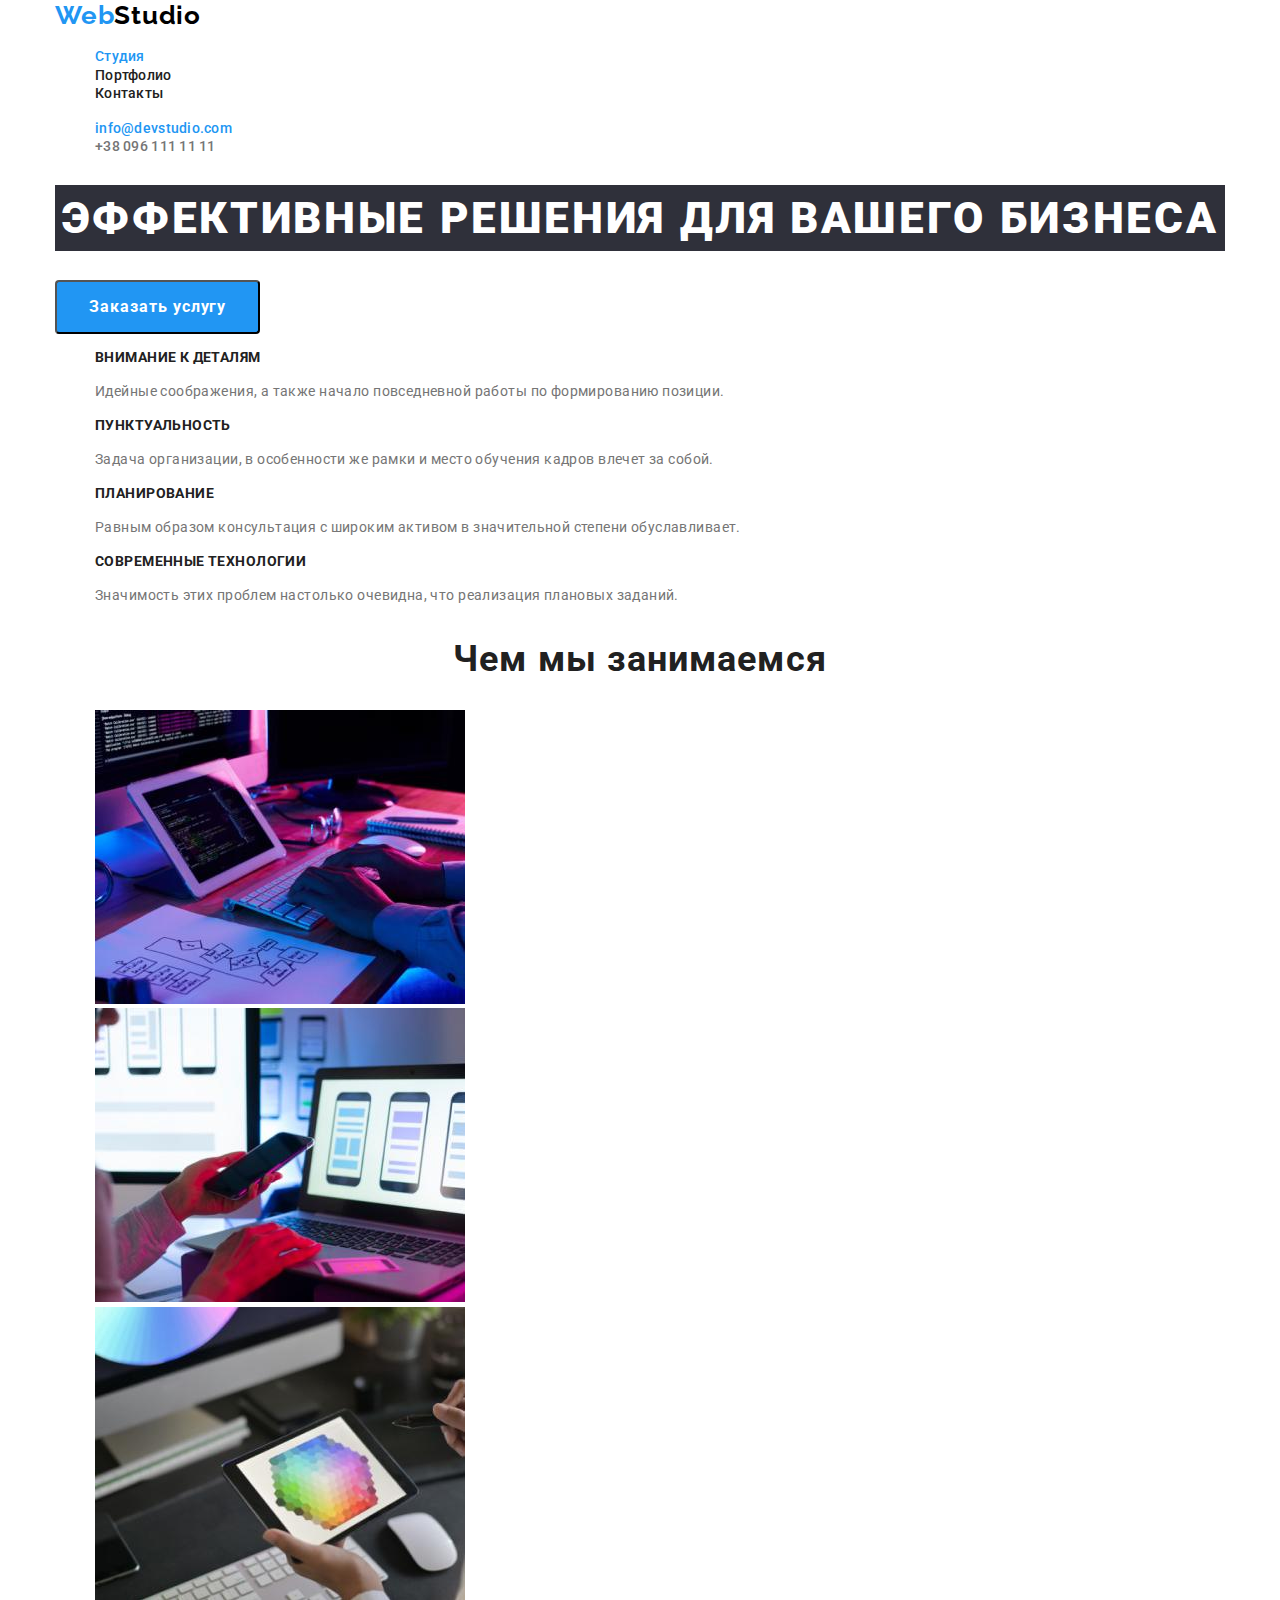
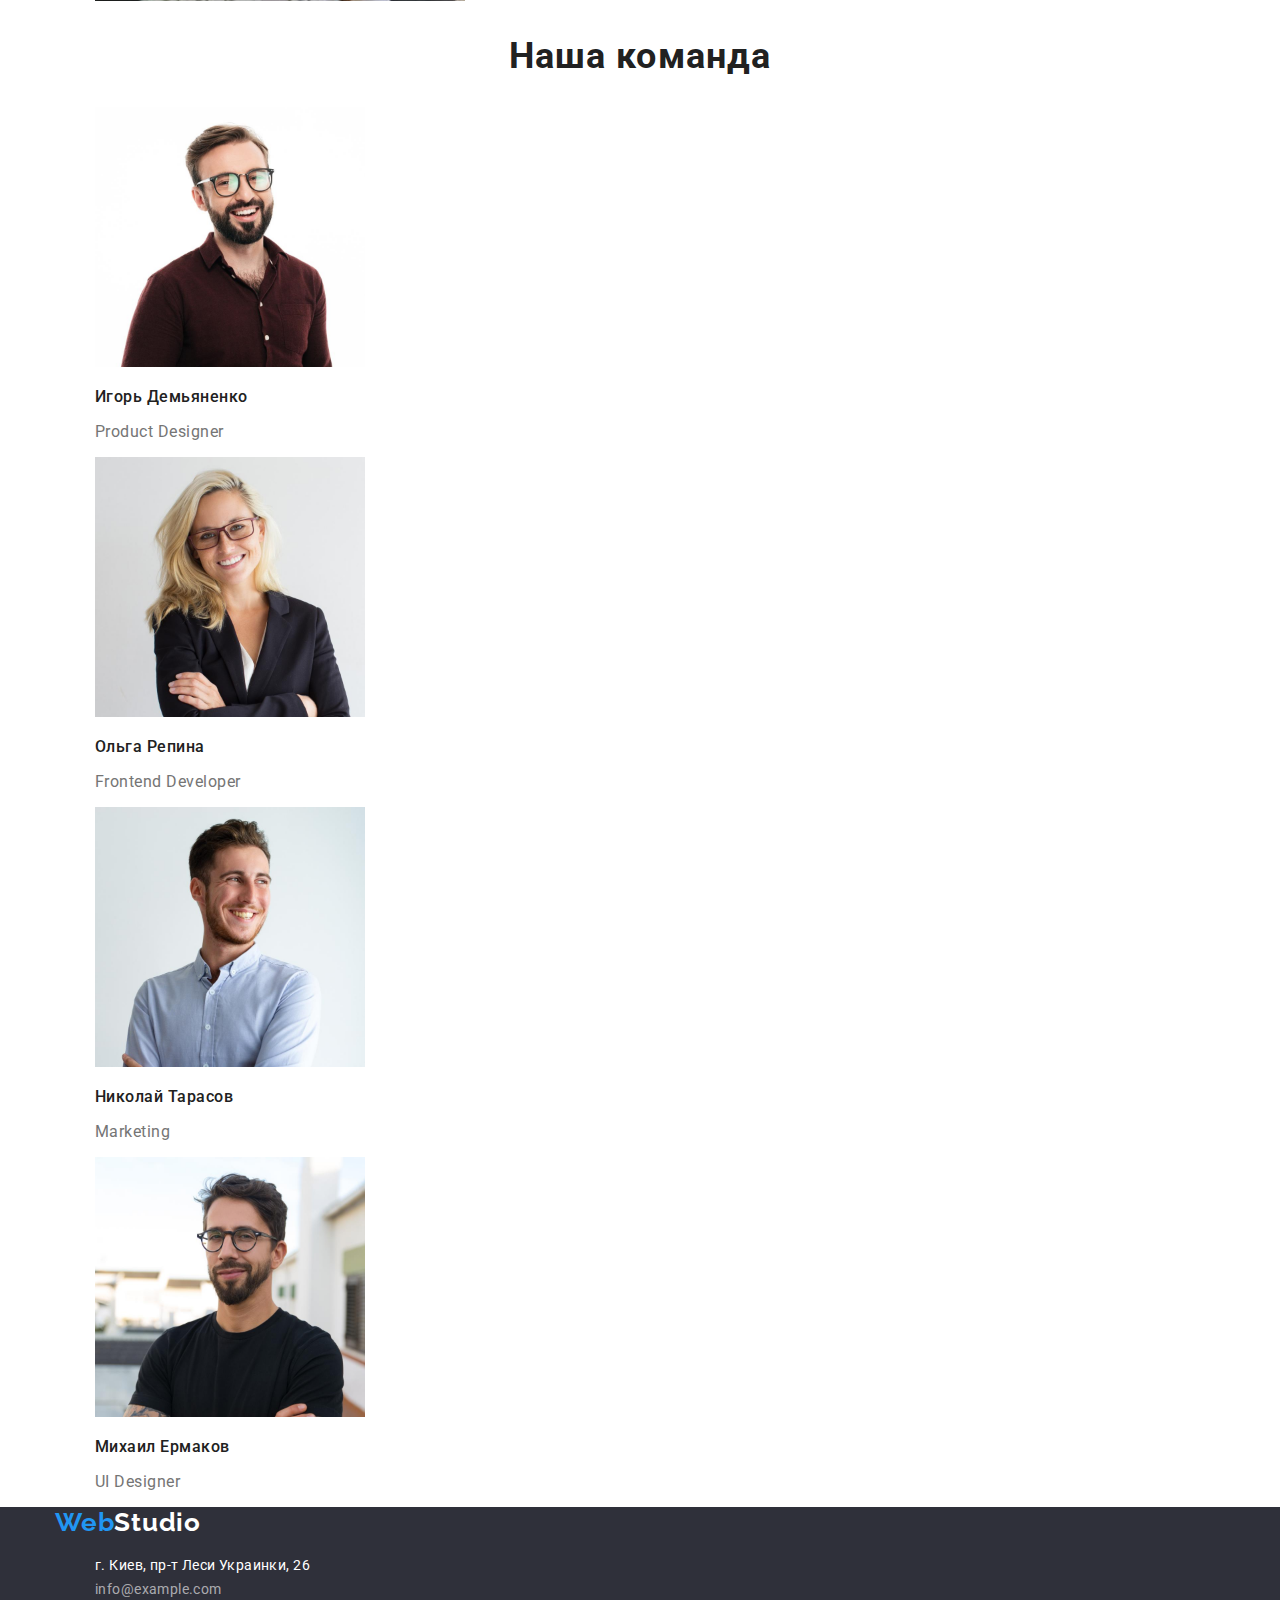
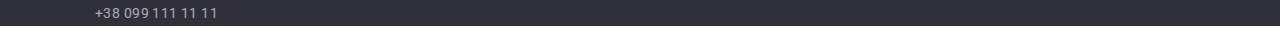
==== index.html @ 27ec4ae2 "дз3кнопка" ====
<!DOCTYPE html>
<html lang="ru">
  <head>
    <meta charset="UTF-8" />
    <meta http-equiv="X-UA-Compatible" content="IE=edge" />
    <meta name="viewport" content="width=device-width, initial-scale=1.0" />
    <title>Document</title>
    <link rel="preconnect" href="https://fonts.googleapis.com" />
    <link rel="preconnect" href="https://fonts.gstatic.com" crossorigin />
    <link
      href="https://fonts.googleapis.com/css2?family=Raleway:wght@700&family=Roboto:wght@400;500;700;900&display=swap"
      rel="stylesheet"
    />
    <link
      rel="stylesheet"
      href="https://cdnjs.cloudflare.com/ajax/libs/modern-normalize/1.1.0/modern-normalize.min.css"
    />
    <link rel="stylesheet" href="./css/styles.css" />
  </head>
  <body>
    <!-- ----------------------------------------------ХЕДЕР------------------------------- -->
    <header class="header">
      <div class="container">
        <nav>
          <a class="link header-logo" href="/" lang="en"><span class="accent">Web</span>Studio</a>
          <ul class="list">
            <li class="current"><a class="link header-link" href="">Студия</a></li>
            <li><a class="link header-link" href="./portfolio.html">Портфолио</a></li>
            <li><a class="link header-link" href="">Контакты</a></li>
          </ul>
        </nav>
        <ul class="list">
          <li class="list-item">
            <a class="link header-contact" href="mailto:info@devstudio.com">info@devstudio.com</a>
          </li>
          <li><a class="link header-contact" href="tel:+380961111111">+38 096 111 11 11</a></li>
        </ul>
      </div>
    </header>
    <!--  ----------------------------------------------МЕЙН-------------------------------  -->
    <main>
      <div class="container">
        <section class="hero">
          <h1 class="hero-title">Эффективные решения для вашего бизнеса</h1>
          <button type="button" class="hero-btn pointer">Заказать услугу</button>
        </section>
        <section>
          <ul class="list">
            <li>
              <h3 class="third-title">Внимание к деталям</h3>
              <p class="text">
                Идейные соображения, а также начало повседневной работы по формированию позиции.
              </p>
            </li>
            <li>
              <h3 class="third-title">Пунктуальность</h3>
              <p class="text">
                Задача организации, в особенности же рамки и место обучения кадров влечет за собой.
              </p>
            </li>
            <li>
              <h3 class="third-title">Планирование</h3>
              <p class="text">
                Равным образом консультация с широким активом в значительной степени обуславливает.
              </p>
            </li>
            <li>
              <h3 class="third-title">Современные технологии</h3>
              <p class="text">
                Значимость этих проблем настолько очевидна, что реализация плановых заданий.
              </p>
            </li>
          </ul>
        </section>
        <section>
          <h2 class="second-title">Чем мы занимаемся</h2>
          <ul class="list">
            <li><img src="./images/img0.1.jpg" alt="работа на пк" width="370" height="294" /></li>
            <li>
              <img src="./images/img0.2.jpg" alt="работа на телефоне" width="370" height="294" />
            </li>
            <li>
              <img src="./images/img0.3.jpg" alt="работа на планшете" width="370" height="294" />
            </li>
          </ul>
        </section>
        <section class="third-section">
          <h2 class="second-title">Наша команда</h2>
          <ul class="list">
            <li>
              <img src="./images/img0.4.jpg" alt="дизайнер продукта" width="270" height="260" />
              <h3 class="name">Игорь Демьяненко</h3>
              <p lang="en">Product Designer</p>
            </li>
            <li>
              <img src="./images/img0.5.jpg" alt="фронтенд-разработчик" width="270" height="260" />
              <h3 class="name">Ольга Репина</h3>
              <p lang="en">Frontend Developer</p>
            </li>
            <li>
              <img src="./images/img0.6.jpg" alt="маркетолог" width="270" height="260" />
              <h3 class="name">Николай Тарасов</h3>
              <p lang="en">Marketing</p>
            </li>
            <li>
              <img
                src="./images/img0.7.jpg"
                alt="дизайнер пользовательского интерфейса"
                width="270"
                height="260"
              />
              <h3 class="name">Михаил Ермаков</h3>
              <p lang="en">UI Designer</p>
            </li>
          </ul>
        </section>
      </div>
    </main>
    <!--  ----------------------------------------------ФУТЕР-----------------------------  -->
    <footer class="footer">
      <div class="container">
        <address>
          <a class="link footer-logo" href="/" lang="en"><span class="accent">Web</span>Studio</a>
          <ul class="list footer-info">
            <li>
              <a
                class="link address"
                href="https://goo.gl/maps/paUkgTumKRccmGTw9"
                target="_blank"
                rel="noopener noreferrer"
                >г. Киев, пр-т Леси Украинки, 26</a
              >
            </li>
            <li><a class="link" href="mailto:info@example.com">info@example.com</a></li>
            <li><a class="link" href="tel:+380991111111">+38 099 111 11 11</a></li>
          </ul>
        </address>
      </div>
    </footer>
  </body>
</html>
---- css/styles.css ----
:root {
  --main-title-color: #ffffff;
  --second-title-color: #212121;
  --main-text-color: #757575;
  --second-text-color: #212121;
  --third-text-color: #ffffff;
  --header-logo-color: #000000;
  --footer-contact-color: rgba(255, 255, 255, 0.6);
  --accent-color: #2196f3;
  --main-button-color: #ffffff;
  --second-button-color: #212121;
  --background-button-color: #f5f4fa;
}

body {
  font-family: 'Roboto', sans-serif;
  color: var(--second-title-color);
}

.list {
  list-style: none;
}

.link {
  text-decoration: none;
}

.pointer {
  cursor: pointer;
}

.container {
  width: 1200px;
  padding-left: 15px;
  padding-right: 15px;
  margin-right: auto;
  margin-left: auto;
}

/* ---------------------------------------ХЕДЕР----------------------------------- */

.header-logo {
  font-family: 'Raleway', sans-serif;
  font-weight: 700;
  font-size: 26px;
  line-height: 1.19;
  letter-spacing: 0.03em;
  color: var(--header-logo-color);
}

.link .accent {
  color: var(--accent-color);
}

.header-link {
  font-weight: 500;
  font-size: 14px;
  line-height: 1.33;
  letter-spacing: 0.02em;
  color: var(--second-text-color);
}

.current .link {
  color: var(--accent-color);
}

.header-contact {
  font-weight: 500;
  font-size: 14px;
  line-height: 1.14;
  letter-spacing: 0.02em;
  color: var(--main-text-color);
}

.list-item > .header-contact {
  color: var(--accent-color);
}

.header .link:hover,
.header .link:focus {
  color: var(--accent-color);
}

/* чомусь не ховерить силки в мейні портфоліо....
.list .link:hover,
.list .link:focus {
  color: var(--accent-color);
}
*/

/* якщо лого не треба ховерити то зміню на це >>

.header-link:hover,
.header-link:focus {
  color: var(--accent-color);
}
*/

/*
.header-contact:hover,
.header-contact:focus {
  color: var(--accent-color);
}
*/

/* ---------------------------------------МЕЙН----------------------------------- */

.hero-title {
  font-weight: 900;
  font-size: 44px;
  line-height: 1.5;
  text-align: center;
  letter-spacing: 0.06em;
  text-transform: uppercase;
  color: var(--main-title-color);
  background-color: #2f303a;
}

.hero-btn {
  font-family: inherit;
  font-weight: 700;
  font-size: 16px;

  border-radius: 4px;
  padding: 10px 32px;
  line-height: 1.87;
  align-items: center;
  text-align: center;
  letter-spacing: 0.06em;

  color: var(--main-button-color);
  background-color: var(--accent-color);
}

.hero-btn:hover,
.hero-btn:focus {
  background-color: #188ce8;
}

.second-title {
  font-weight: 700;
  font-size: 36px;
  line-height: 1.17;
  text-align: center;
  letter-spacing: 0.03em;
}

.third-title {
  font-weight: 700;
  font-size: 14px;
  line-height: 1.14;
  letter-spacing: 0.03em;
  text-transform: uppercase;
}

.text {
  font-weight: 400;
  font-size: 14px;
  line-height: 1.71;
  letter-spacing: 0.03em;
  color: var(--main-text-color);
}

.third-section .list {
  font-weight: 400;
  font-size: 16px;
  line-height: 1.19;
  letter-spacing: 0.03em;
  color: var(--main-text-color);
}

.list .name {
  font-weight: 500;
  font-size: 16px;
  color: var(--second-title-color);
}

/* -------------------------------------Портфоліо початок----------------------*/

.btn {
  font-family: inherit;
  font-weight: 500;
  font-size: 16px;
  line-height: 1.63;
  letter-spacing: 0.03em;
}

.first.btn {
  color: var(--main-button-color);
  background-color: var(--accent-color);
}

.second.btn {
  color: var(--second-button-color);
  background-color: var(--background-button-color);
}

.btn:hover,
.btn:focus {
  color: var(--accent-color);
}

.about-title {
  font-weight: 700;
  font-size: 18px;
  line-height: 2;
  letter-spacing: 0.06em;
  color: var(--second-title-color);
}

.about-after-title {
  font-weight: 400;
  font-size: 16px;
  line-height: 1.87;
  letter-spacing: 0.03em;
  color: var(--main-text-color);
}

.about-title:hover,
.about-title:focus {
  color: var(--accent-color);
}

.about-after-title:hover,
.about-after-title:focus {
  color: var(--accent-color);
}
/* -------------------------------------Портфоліо закінчення----------------------*/

/* ---------------------------------------ФУТЕР----------------------------------- */

.footer {
  background-color: #2f303a;
}

.footer-logo {
  font-family: Raleway;
  font-style: normal;
  font-weight: 700;
  font-size: 26px;
  line-height: 1.19;
  letter-spacing: 0.03em;
  color: var(--third-text-color);
}

.footer-info .link {
  font-style: normal;
  font-weight: 400;
  font-size: 14px;
  line-height: 1.71;
  letter-spacing: 0.03em;
  color: var(--footer-contact-color);
}

.footer-info .address {
  color: var(--third-text-color);
}

/* якщо лого не треба буде ховерити то зміню */

.footer .link:hover,
.footer .link:focus {
  color: var(--accent-color);
}
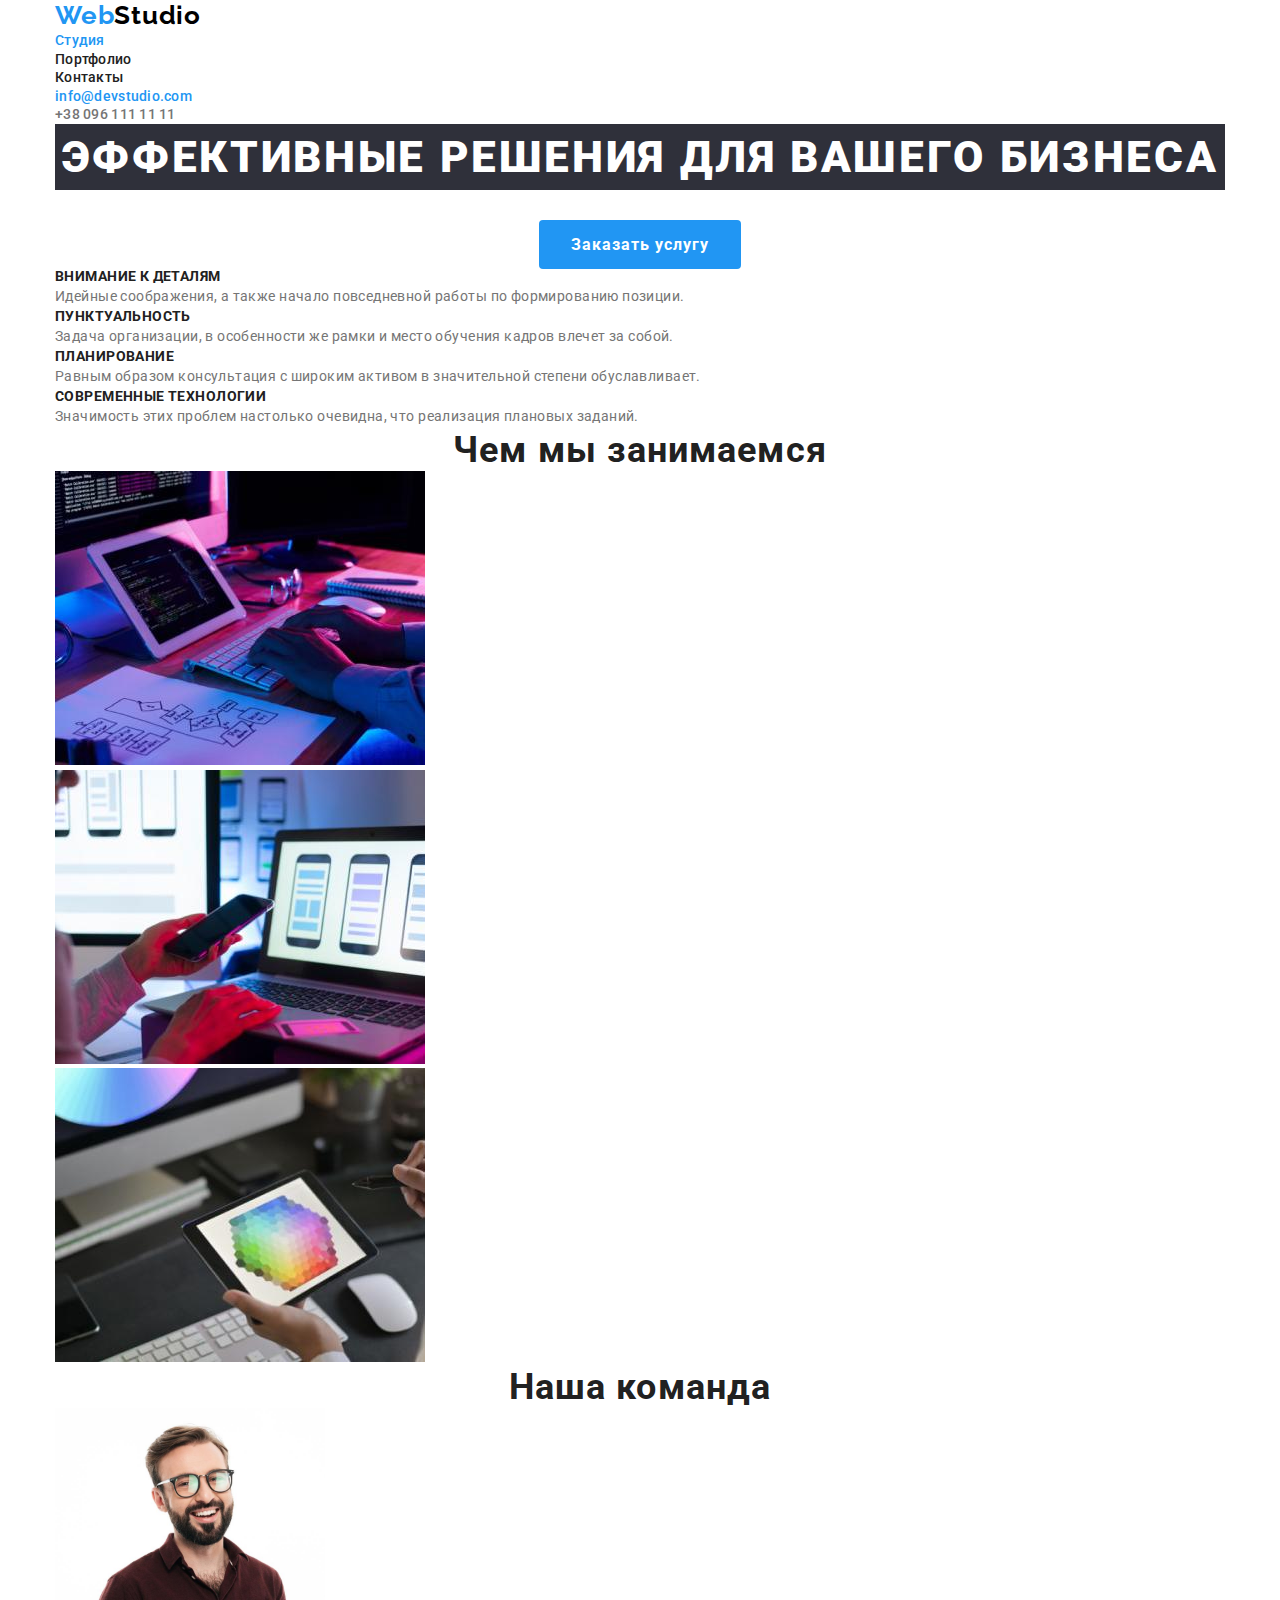
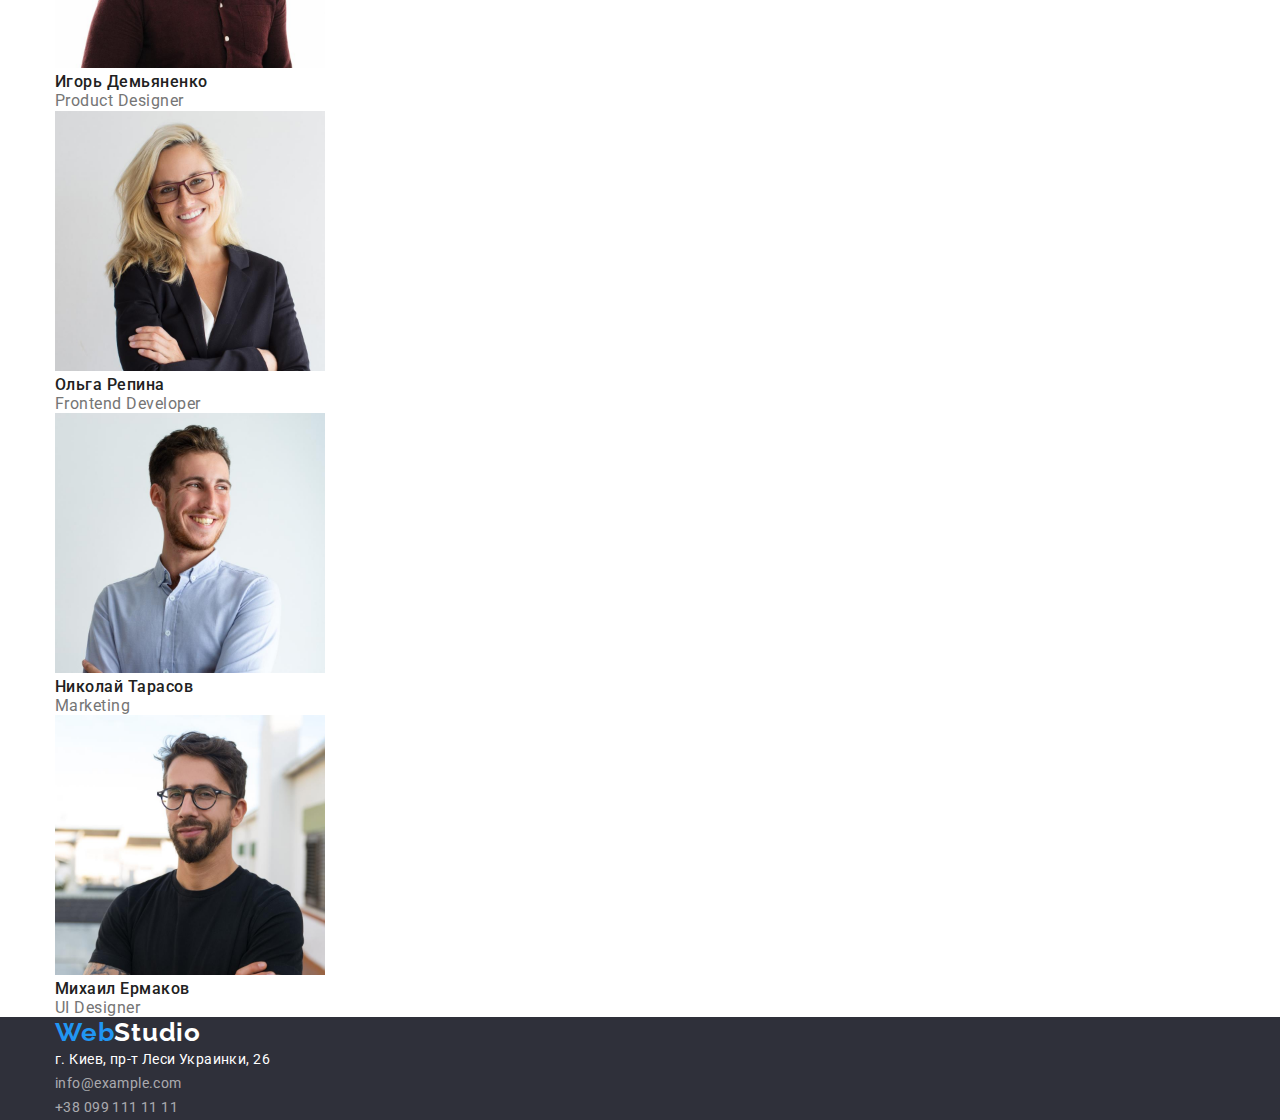
==== commit e5d4ee26: "кнопки+контейнери+забрав відступи" ====
--- a/index.html
+++ b/index.html
@@ -39,12 +39,14 @@
     </header>
     <!--  ----------------------------------------------МЕЙН-------------------------------  -->
     <main>
-      <div class="container">
-        <section class="hero">
+      <section class="hero">
+        <div class="container">
           <h1 class="hero-title">Эффективные решения для вашего бизнеса</h1>
           <button type="button" class="hero-btn pointer">Заказать услугу</button>
-        </section>
-        <section>
+        </div>
+      </section>
+      <section>
+        <div class="container">
           <ul class="list">
             <li>
               <h3 class="third-title">Внимание к деталям</h3>
@@ -71,8 +73,10 @@
               </p>
             </li>
           </ul>
-        </section>
-        <section>
+        </div>
+      </section>
+      <section>
+        <div class="container">
           <h2 class="second-title">Чем мы занимаемся</h2>
           <ul class="list">
             <li><img src="./images/img0.1.jpg" alt="работа на пк" width="370" height="294" /></li>
@@ -83,8 +87,10 @@
               <img src="./images/img0.3.jpg" alt="работа на планшете" width="370" height="294" />
             </li>
           </ul>
-        </section>
-        <section class="third-section">
+        </div>
+      </section>
+      <section class="third-section">
+        <div class="container">
           <h2 class="second-title">Наша команда</h2>
           <ul class="list">
             <li>
@@ -113,8 +119,8 @@
               <p lang="en">UI Designer</p>
             </li>
           </ul>
-        </section>
-      </div>
+        </div>
+      </section>
     </main>
     <!--  ----------------------------------------------ФУТЕР-----------------------------  -->
     <footer class="footer">
--- a/css/styles.css
+++ b/css/styles.css
@@ -15,9 +15,23 @@
 body {
   font-family: 'Roboto', sans-serif;
   color: var(--second-title-color);
+  background-color: #ffffff;
+}
+
+h1,
+h2,
+h3,
+h4,
+h5,
+h6,
+p {
+  margin: 0;
+  padding: 0;
 }
 
 .list {
+  padding: 0;
+  margin: 0;
   list-style: none;
 }
 
@@ -105,13 +119,19 @@
 
 /* ---------------------------------------МЕЙН----------------------------------- */
 
+.hero {
+  text-align: center;
+}
+
 .hero-title {
   font-weight: 900;
   font-size: 44px;
   line-height: 1.5;
-  text-align: center;
+
+  margin-bottom: 30px;
   letter-spacing: 0.06em;
   text-transform: uppercase;
+
   color: var(--main-title-color);
   background-color: #2f303a;
 }
@@ -121,11 +141,11 @@
   font-weight: 700;
   font-size: 16px;
 
+  border: transparent;
   border-radius: 4px;
   padding: 10px 32px;
   line-height: 1.87;
   align-items: center;
-  text-align: center;
   letter-spacing: 0.06em;
 
   color: var(--main-button-color);
@@ -149,15 +169,18 @@
   font-weight: 700;
   font-size: 14px;
   line-height: 1.14;
-  letter-spacing: 0.03em;
   text-transform: uppercase;
+
+  letter-spacing: 0.03em;
 }
 
 .text {
   font-weight: 400;
   font-size: 14px;
   line-height: 1.71;
-  letter-spacing: 0.03em;
+
+  letter-spacing: 0.03em;
+
   color: var(--main-text-color);
 }
 
@@ -165,7 +188,9 @@
   font-weight: 400;
   font-size: 16px;
   line-height: 1.19;
-  letter-spacing: 0.03em;
+
+  letter-spacing: 0.03em;
+
   color: var(--main-text-color);
 }
 
@@ -182,6 +207,12 @@
   font-weight: 500;
   font-size: 16px;
   line-height: 1.63;
+
+  display: inline-block;
+  padding: 6px 22px;
+  border: transparent;
+  border-radius: 4px;
+  text-align: center;
   letter-spacing: 0.03em;
 }
 
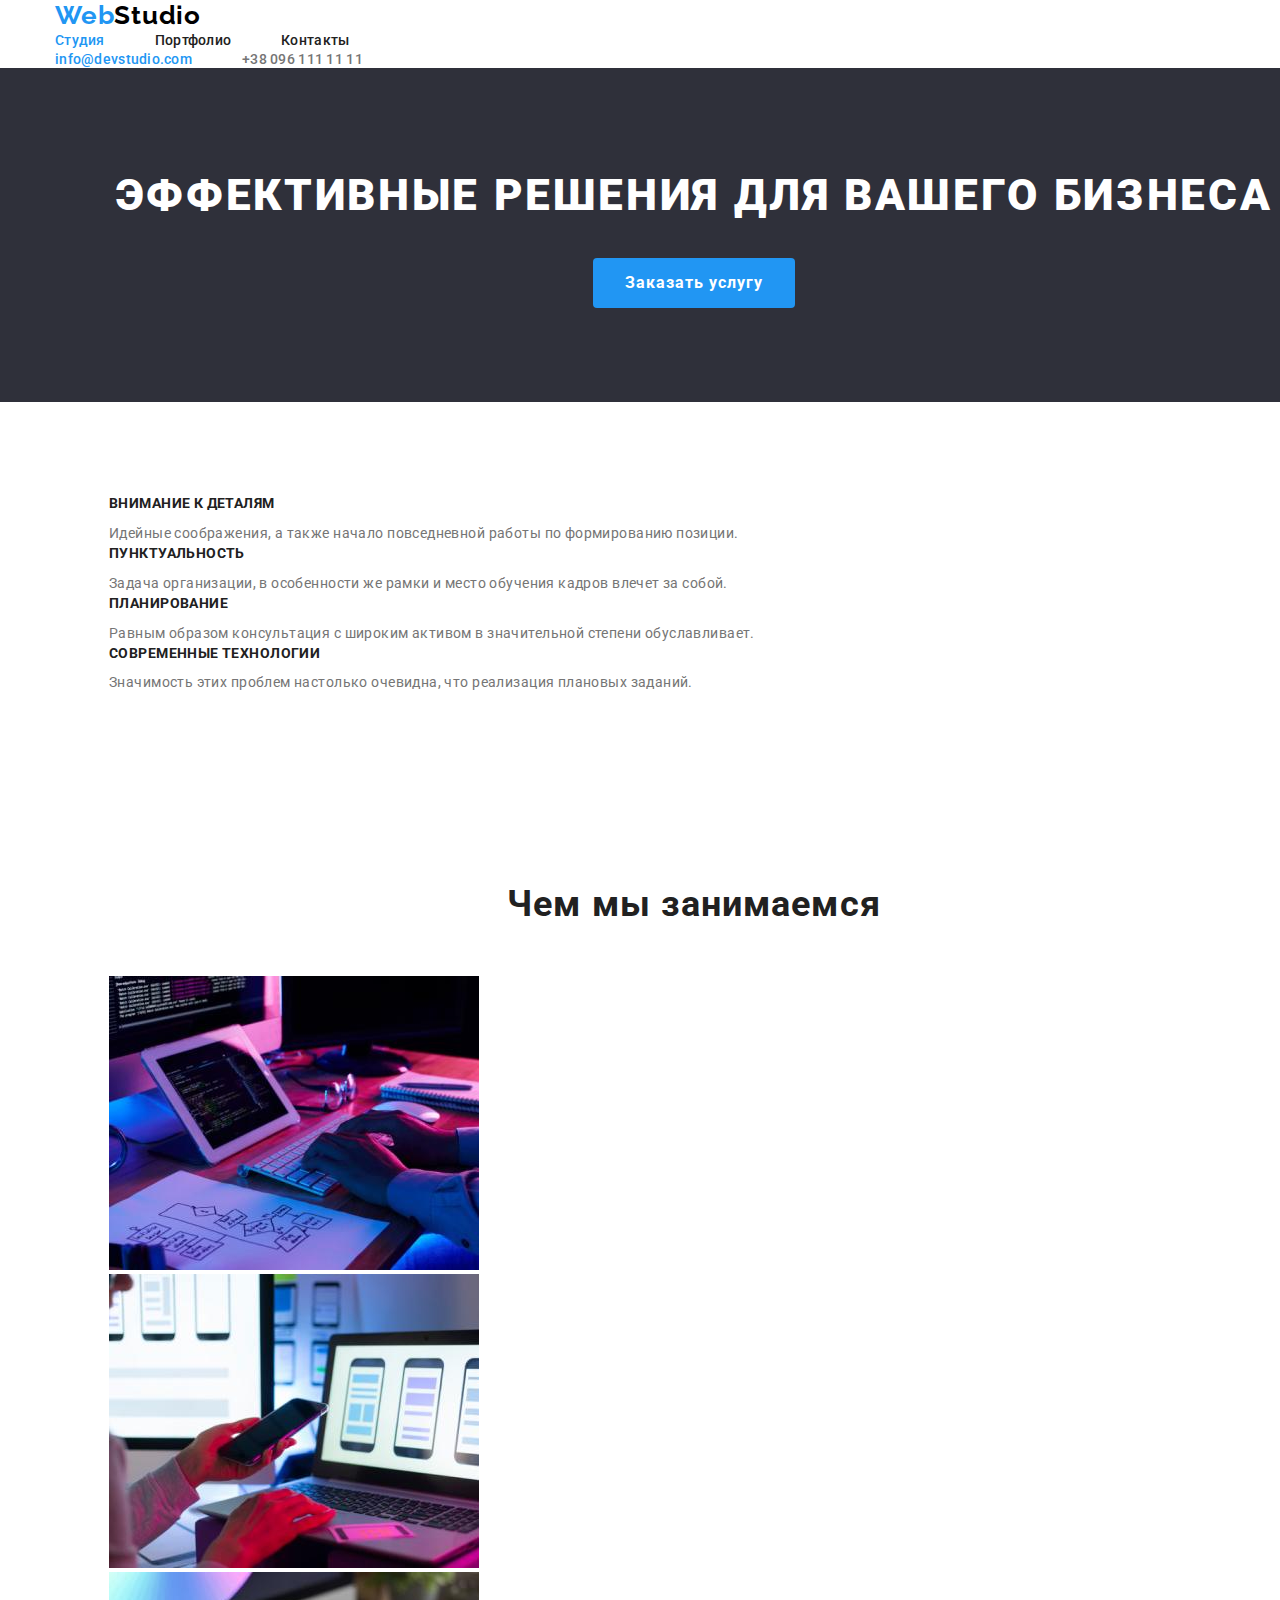
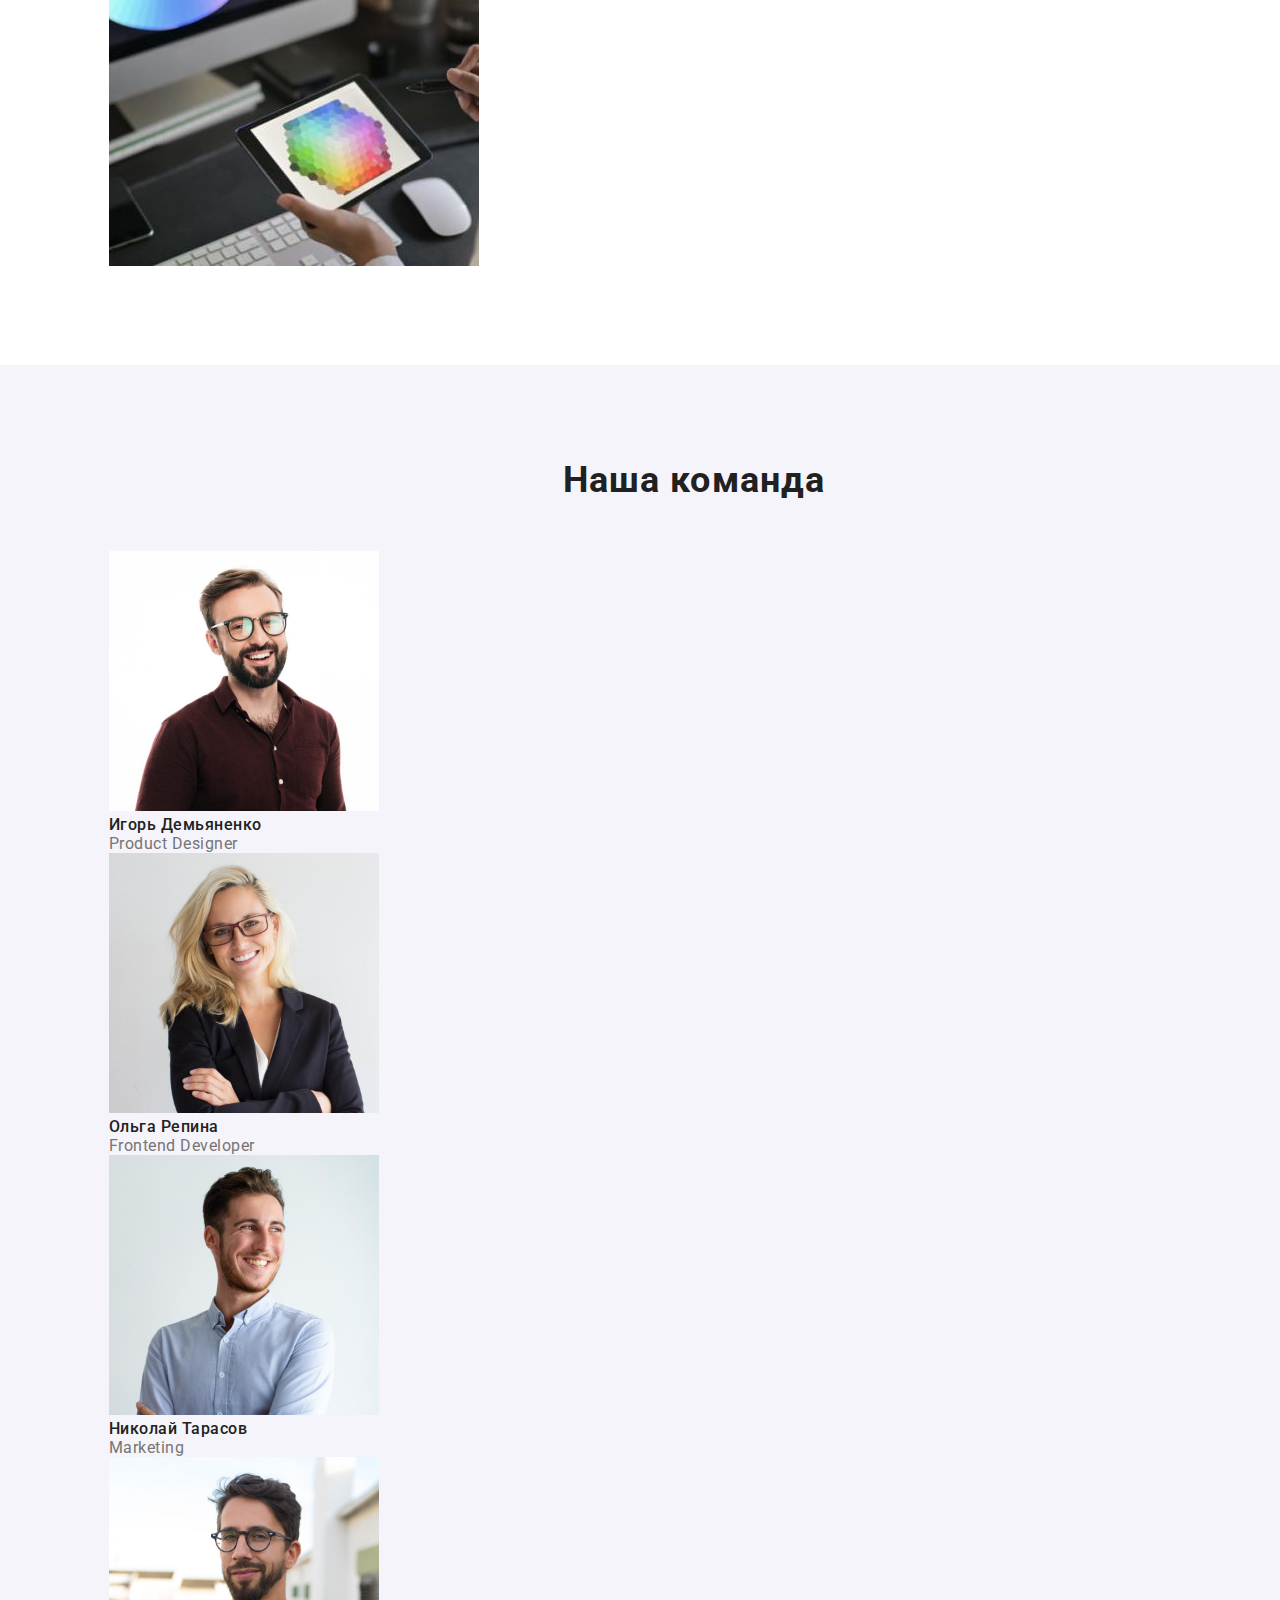
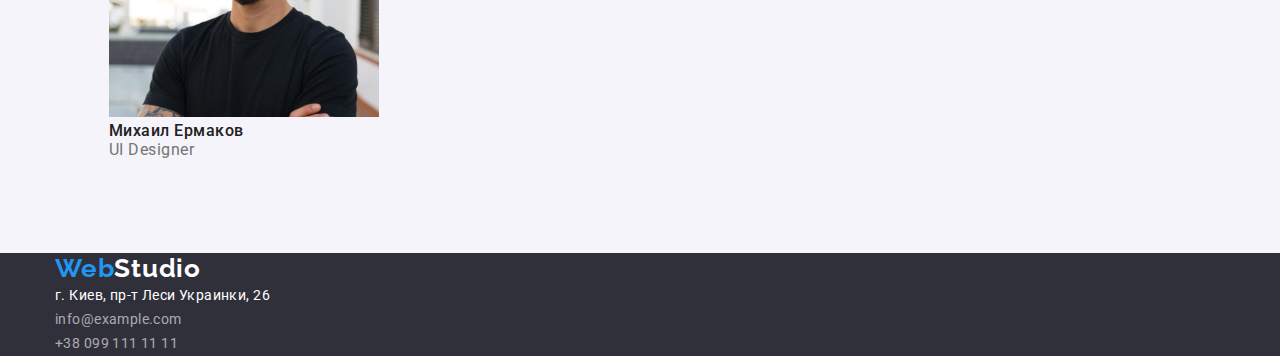
==== commit 7e4fc7dd: "флекс-хедер" ====
--- a/index.html
+++ b/index.html
@@ -23,29 +23,35 @@
       <div class="container">
         <nav>
           <a class="link header-logo" href="/" lang="en"><span class="accent">Web</span>Studio</a>
-          <ul class="list">
-            <li class="current"><a class="link header-link" href="">Студия</a></li>
-            <li><a class="link header-link" href="./portfolio.html">Портфолио</a></li>
-            <li><a class="link header-link" href="">Контакты</a></li>
+          <ul class="list header-list">
+            <li class="header-item current"><a class="link header-link" href="">Студия</a></li>
+            <li class="header-item">
+              <a class="link header-link" href="./portfolio.html">Портфолио</a>
+            </li>
+            <li class="header-item"><a class="link header-link" href="">Контакты</a></li>
           </ul>
         </nav>
-        <ul class="list">
-          <li class="list-item">
+        <ul class="list header-list">
+          <li class="list-item header-item">
             <a class="link header-contact" href="mailto:info@devstudio.com">info@devstudio.com</a>
           </li>
-          <li><a class="link header-contact" href="tel:+380961111111">+38 096 111 11 11</a></li>
+          <li class="header-item">
+            <a class="link header-contact" href="tel:+380961111111">+38 096 111 11 11</a>
+          </li>
         </ul>
       </div>
     </header>
     <!--  ----------------------------------------------МЕЙН-------------------------------  -->
     <main>
-      <section class="hero">
+      <!--  ----------------------------------------------Герой початок-------------------------------  -->
+      <section class="hero section">
         <div class="container">
           <h1 class="hero-title">Эффективные решения для вашего бизнеса</h1>
           <button type="button" class="hero-btn pointer">Заказать услугу</button>
         </div>
       </section>
-      <section>
+      <!--  ----------------------------------------------Герой закінчення-------------------------------  -->
+      <section class="section">
         <div class="container">
           <ul class="list">
             <li>
@@ -75,7 +81,7 @@
           </ul>
         </div>
       </section>
-      <section>
+      <section class="section">
         <div class="container">
           <h2 class="second-title">Чем мы занимаемся</h2>
           <ul class="list">
@@ -89,7 +95,7 @@
           </ul>
         </div>
       </section>
-      <section class="third-section">
+      <section class="team-section section">
         <div class="container">
           <h2 class="second-title">Наша команда</h2>
           <ul class="list">
--- a/css/styles.css
+++ b/css/styles.css
@@ -25,8 +25,8 @@
 h5,
 h6,
 p {
+  padding: 0;
   margin: 0;
-  padding: 0;
 }
 
 .list {
@@ -41,6 +41,10 @@
 
 .pointer {
   cursor: pointer;
+}
+
+.section {
+  padding: 94px;
 }
 
 .container {
@@ -117,10 +121,24 @@
 }
 */
 
+.header-list {
+  display: flex;
+}
+
+.header-item:not(:last-child) {
+  margin-right: 50px;
+}
+/*
+.header-item + .header-item {
+  margin-left: 50px;
+}
+*/
 /* ---------------------------------------МЕЙН----------------------------------- */
 
 .hero {
   text-align: center;
+
+  background-color: #2f303a;
 }
 
 .hero-title {
@@ -129,11 +147,11 @@
   line-height: 1.5;
 
   margin-bottom: 30px;
+
   letter-spacing: 0.06em;
   text-transform: uppercase;
 
   color: var(--main-title-color);
-  background-color: #2f303a;
 }
 
 .hero-btn {
@@ -161,8 +179,12 @@
   font-weight: 700;
   font-size: 36px;
   line-height: 1.17;
+
+  margin-bottom: 50px;
   text-align: center;
   letter-spacing: 0.03em;
+
+  color: var(--second-title-color);
 }
 
 .third-title {
@@ -171,6 +193,7 @@
   line-height: 1.14;
   text-transform: uppercase;
 
+  margin-bottom: 10px;
   letter-spacing: 0.03em;
 }
 
@@ -184,7 +207,7 @@
   color: var(--main-text-color);
 }
 
-.third-section .list {
+.team-section {
   font-weight: 400;
   font-size: 16px;
   line-height: 1.19;
@@ -192,6 +215,7 @@
   letter-spacing: 0.03em;
 
   color: var(--main-text-color);
+  background-color: #f5f4fa;
 }
 
 .list .name {
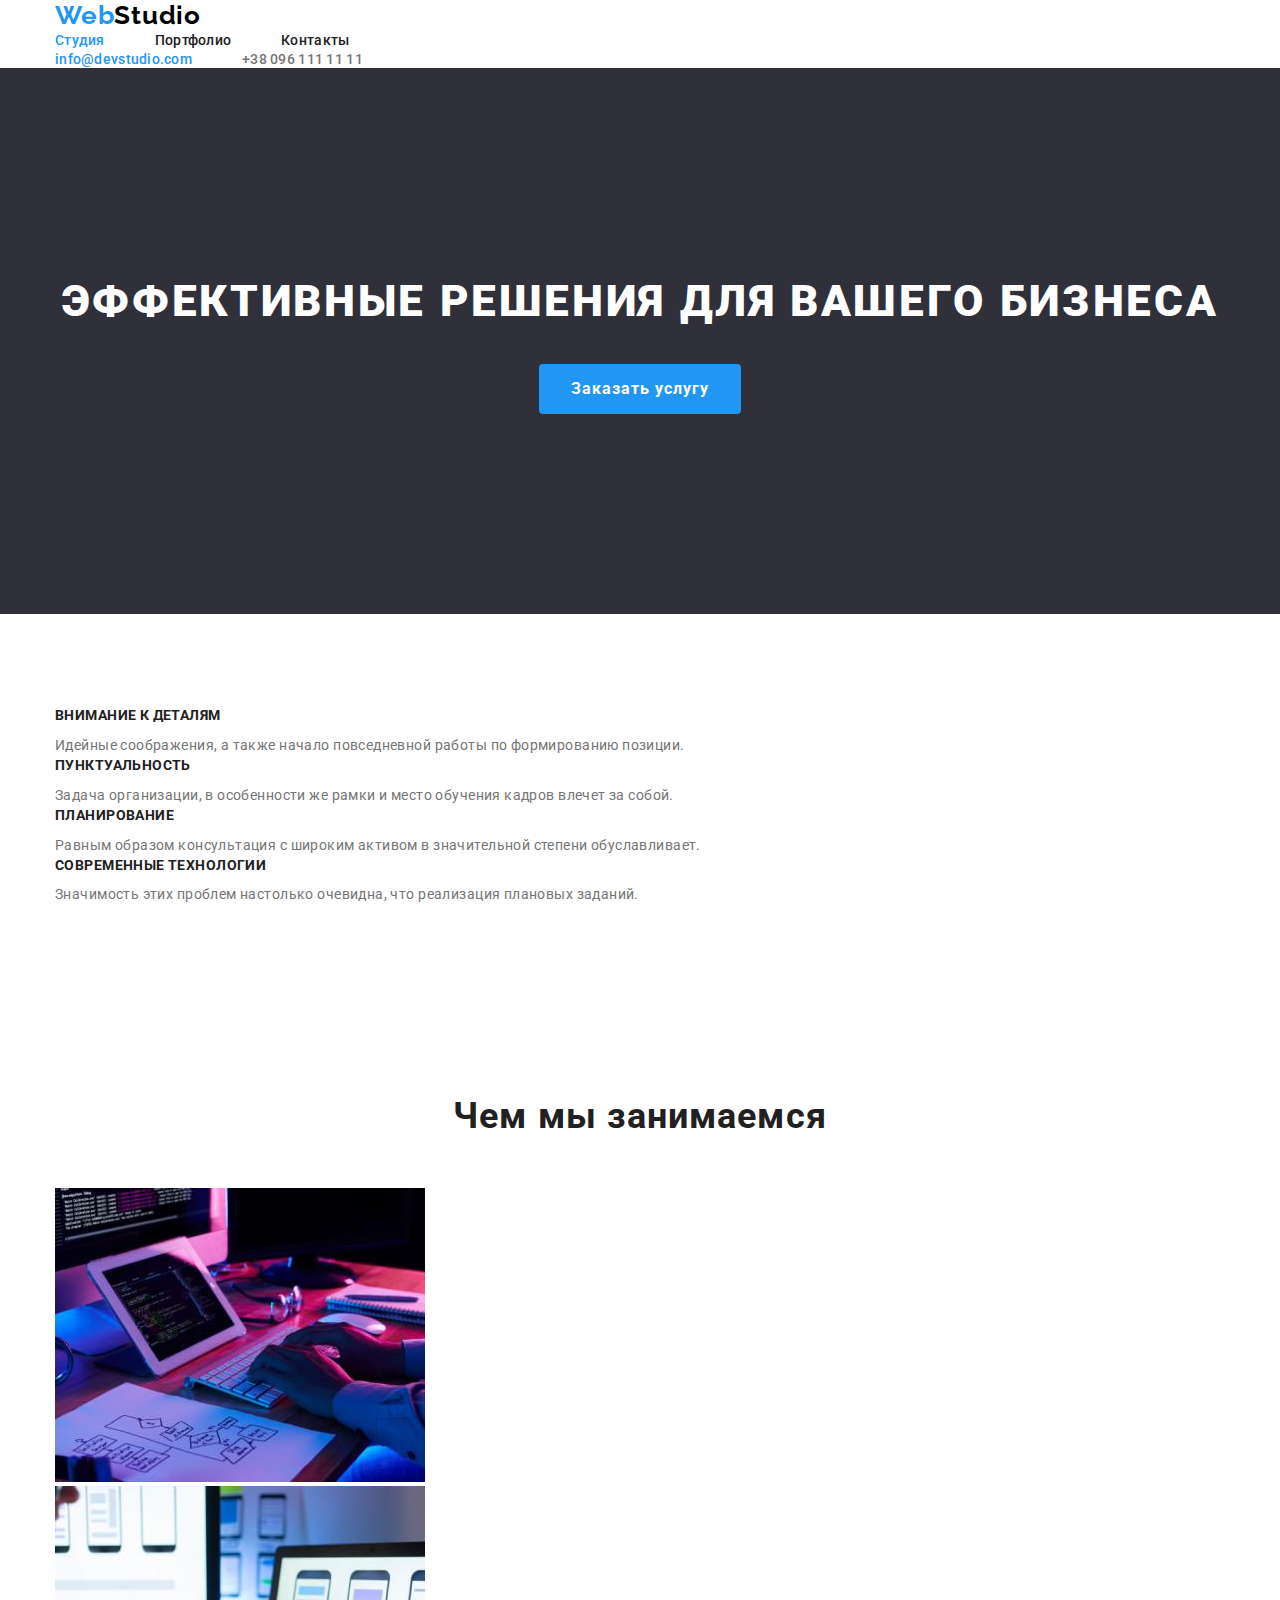
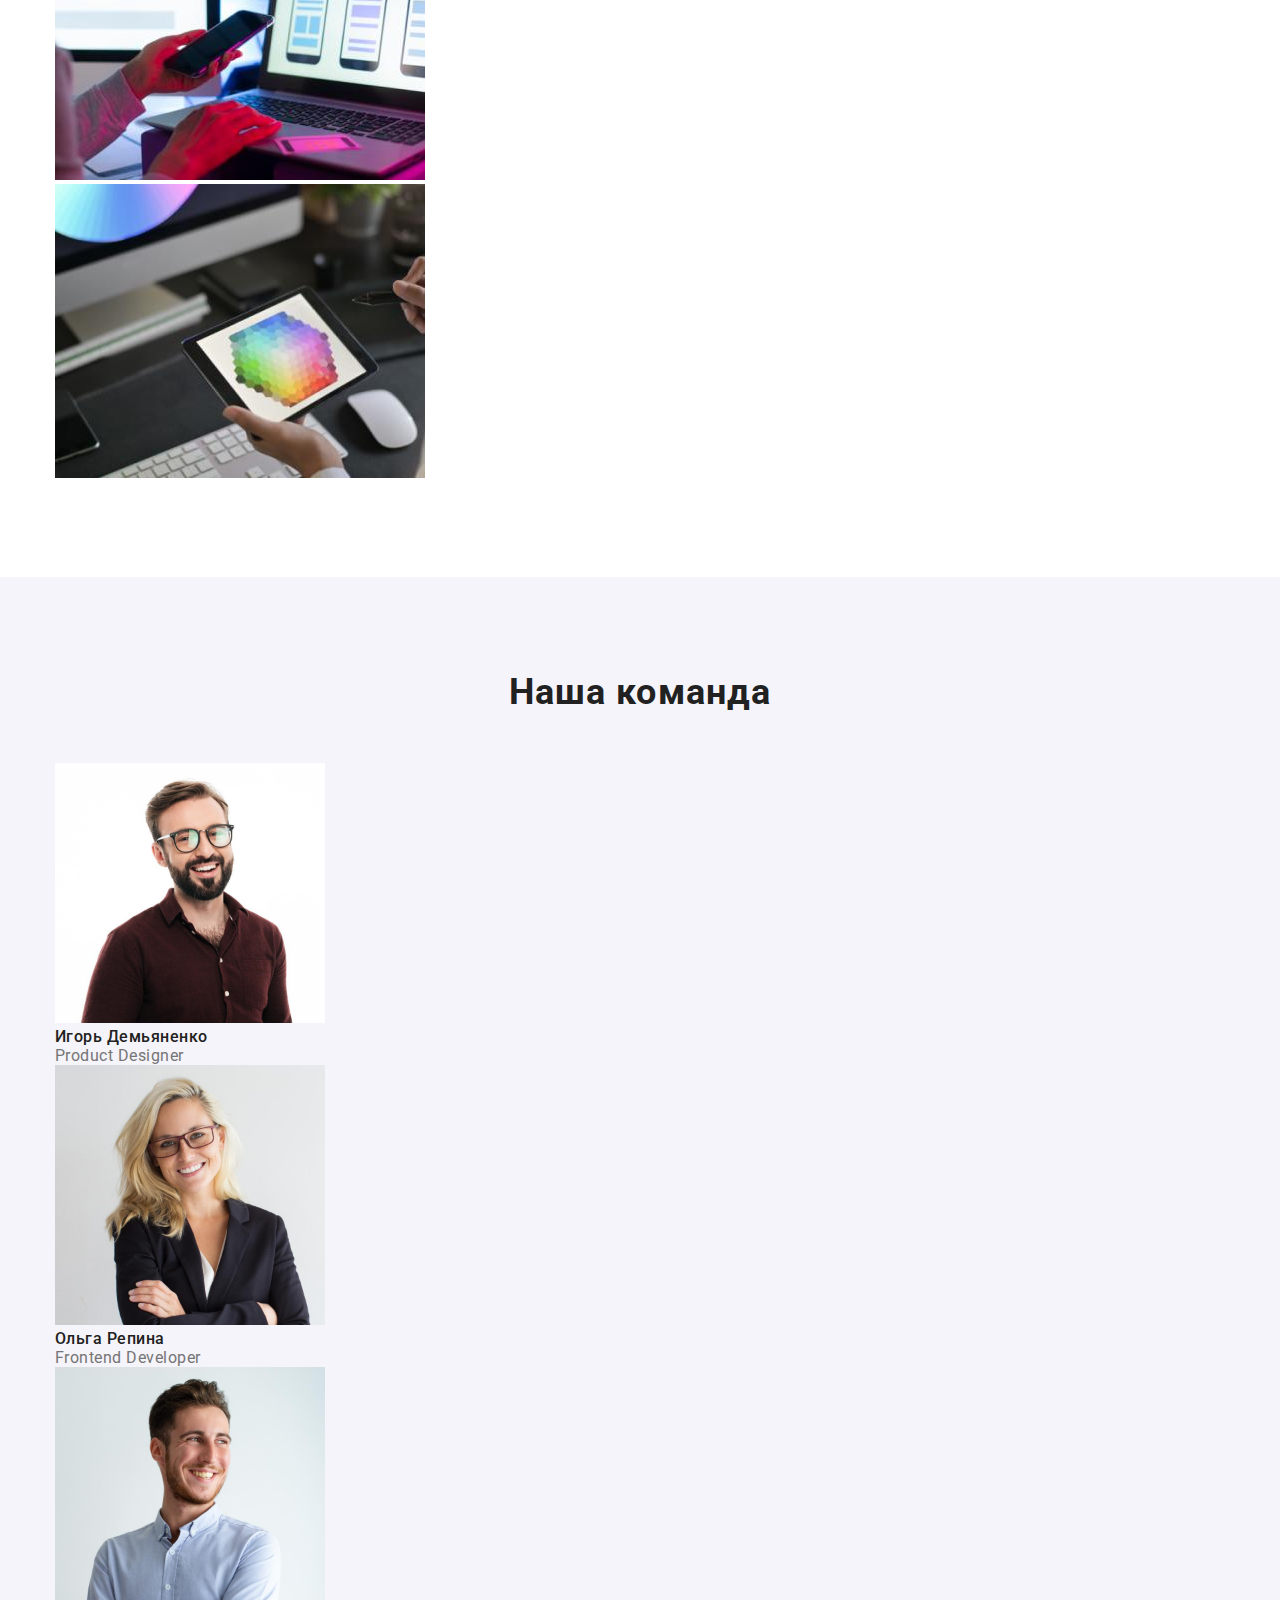
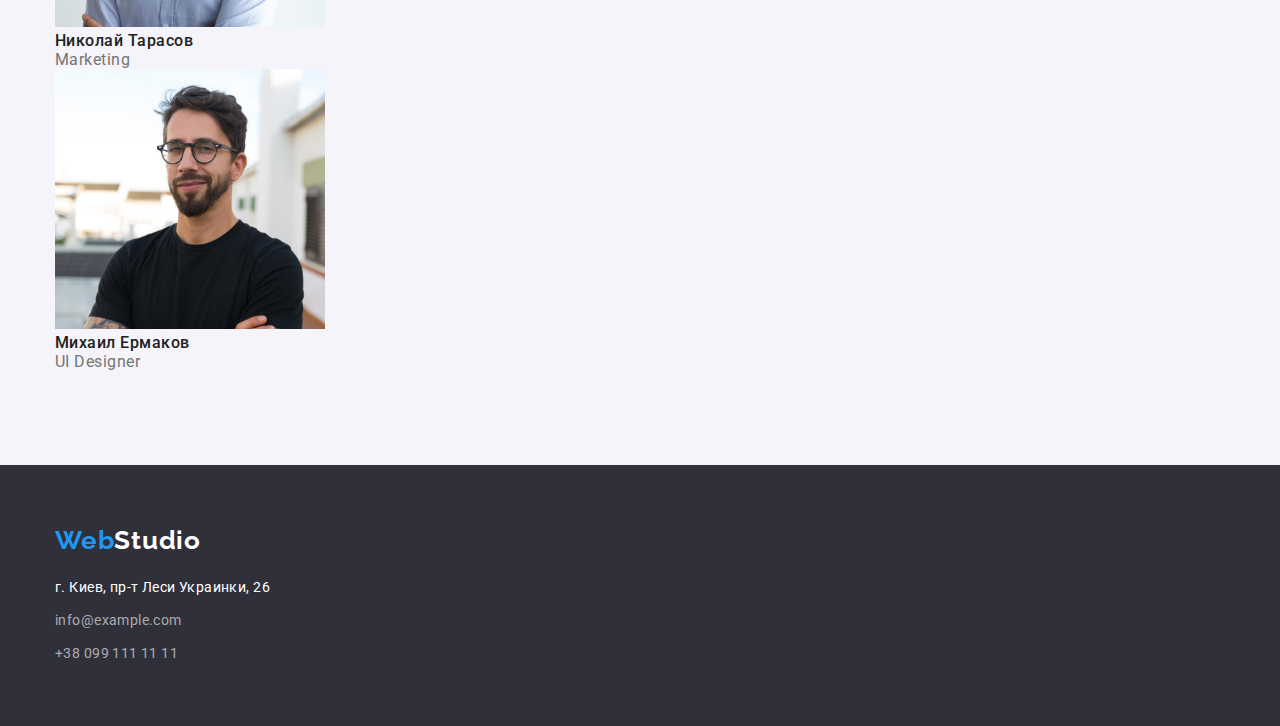
==== commit 5e01ab4b: "фулфутер+хедер" ====
--- a/index.html
+++ b/index.html
@@ -44,7 +44,7 @@
     <!--  ----------------------------------------------МЕЙН-------------------------------  -->
     <main>
       <!--  ----------------------------------------------Герой початок-------------------------------  -->
-      <section class="hero section">
+      <section class="hero">
         <div class="container">
           <h1 class="hero-title">Эффективные решения для вашего бизнеса</h1>
           <button type="button" class="hero-btn pointer">Заказать услугу</button>
@@ -134,7 +134,7 @@
         <address>
           <a class="link footer-logo" href="/" lang="en"><span class="accent">Web</span>Studio</a>
           <ul class="list footer-info">
-            <li>
+            <li class="footer-item">
               <a
                 class="link address"
                 href="https://goo.gl/maps/paUkgTumKRccmGTw9"
@@ -143,8 +143,12 @@
                 >г. Киев, пр-т Леси Украинки, 26</a
               >
             </li>
-            <li><a class="link" href="mailto:info@example.com">info@example.com</a></li>
-            <li><a class="link" href="tel:+380991111111">+38 099 111 11 11</a></li>
+            <li class="footer-item">
+              <a class="link" href="mailto:info@example.com">info@example.com</a>
+            </li>
+            <li class="footer-item">
+              <a class="link" href="tel:+380991111111">+38 099 111 11 11</a>
+            </li>
           </ul>
         </address>
       </div>
--- a/css/styles.css
+++ b/css/styles.css
@@ -44,7 +44,7 @@
 }
 
 .section {
-  padding: 94px;
+  padding: 94px 0px;
 }
 
 .container {
@@ -138,6 +138,8 @@
 .hero {
   text-align: center;
 
+  padding: 200px 0px;
+
   background-color: #2f303a;
 }
 
@@ -285,6 +287,8 @@
 /* ---------------------------------------ФУТЕР----------------------------------- */
 
 .footer {
+  padding: 60px 0px;
+
   background-color: #2f303a;
 }
 
@@ -294,7 +298,11 @@
   font-weight: 700;
   font-size: 26px;
   line-height: 1.19;
-  letter-spacing: 0.03em;
+
+  display: inline-block;
+  margin-bottom: 20px;
+  letter-spacing: 0.03em;
+
   color: var(--third-text-color);
 }
 
@@ -303,8 +311,14 @@
   font-weight: 400;
   font-size: 14px;
   line-height: 1.71;
-  letter-spacing: 0.03em;
+
+  letter-spacing: 0.03em;
+
   color: var(--footer-contact-color);
+}
+
+.footer-item:not(:last-child) {
+  margin-bottom: 9px;
 }
 
 .footer-info .address {
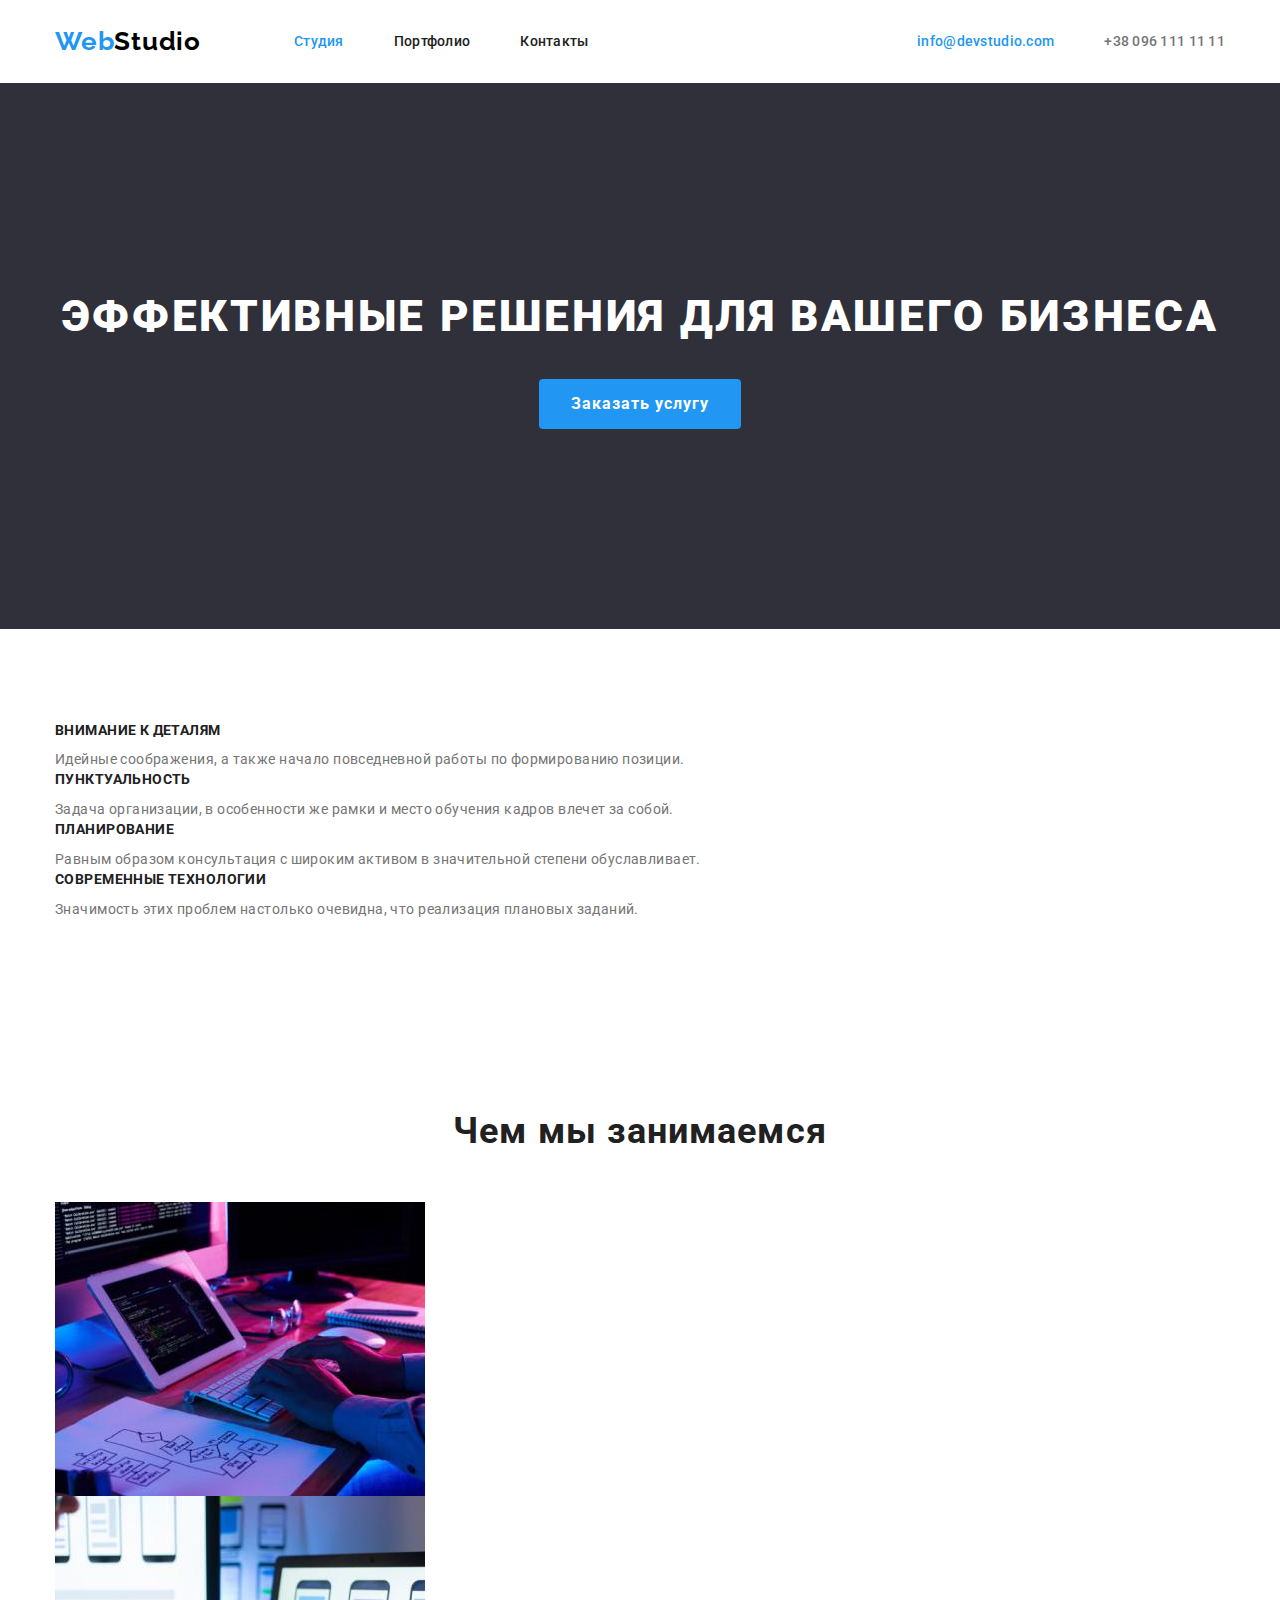
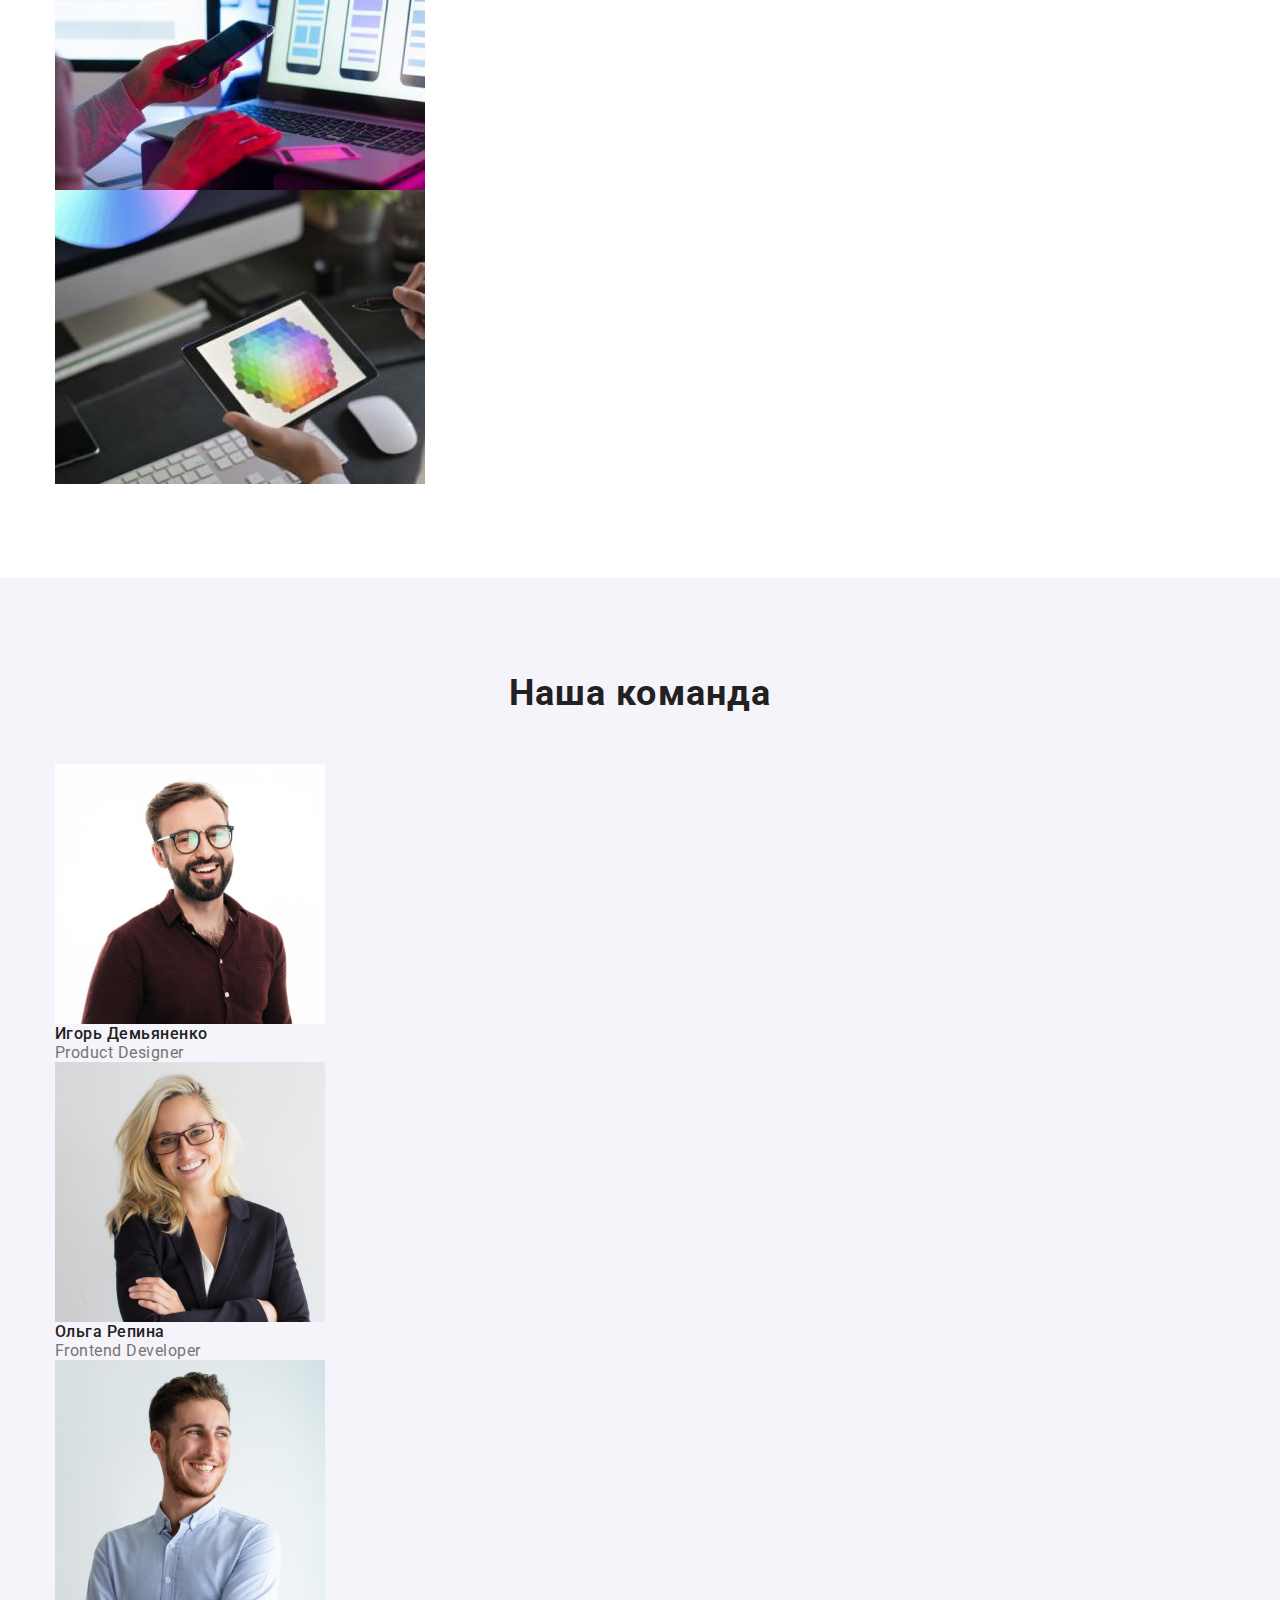
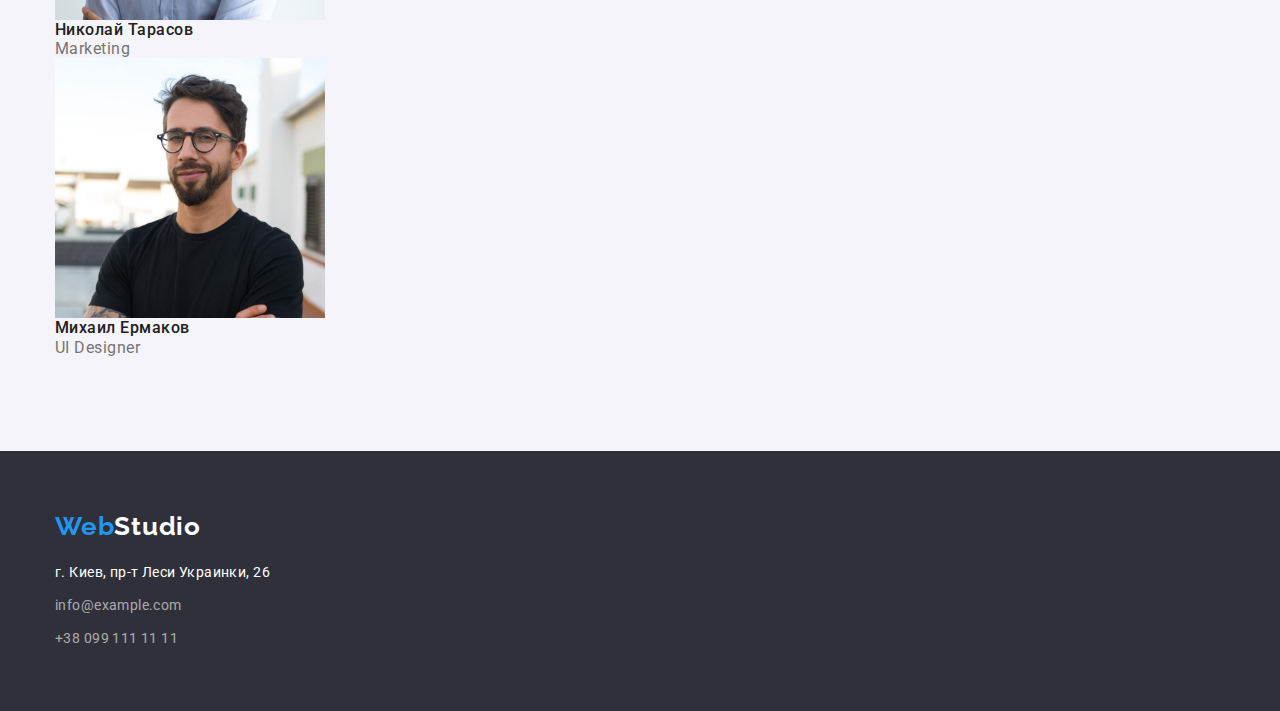
==== commit 8aadff60: "фулХедер і Футер" ====
--- a/index.html
+++ b/index.html
@@ -20,8 +20,8 @@
   <body>
     <!-- ----------------------------------------------ХЕДЕР------------------------------- -->
     <header class="header">
-      <div class="container">
-        <nav>
+      <div class="container main-header">
+        <nav class="main-nav">
           <a class="link header-logo" href="/" lang="en"><span class="accent">Web</span>Studio</a>
           <ul class="list header-list">
             <li class="header-item current"><a class="link header-link" href="">Студия</a></li>
@@ -31,7 +31,7 @@
             <li class="header-item"><a class="link header-link" href="">Контакты</a></li>
           </ul>
         </nav>
-        <ul class="list header-list">
+        <ul class="list header-list header-contacts">
           <li class="list-item header-item">
             <a class="link header-contact" href="mailto:info@devstudio.com">info@devstudio.com</a>
           </li>
--- a/css/styles.css
+++ b/css/styles.css
@@ -29,6 +29,12 @@
   margin: 0;
 }
 
+img {
+  display: block;
+  max-width: 100%;
+  height: auto;
+}
+
 .list {
   padding: 0;
   margin: 0;
@@ -57,12 +63,39 @@
 
 /* ---------------------------------------ХЕДЕР----------------------------------- */
 
+.main-header {
+  display: flex;
+  align-items: center;
+}
+
+.main-nav {
+  display: flex;
+  align-items: center;
+}
+
+.header-list {
+  display: flex;
+}
+
+.header-item:not(:last-child) {
+  margin-right: 50px;
+}
+/*
+.header-item + .header-item {
+  margin-left: 50px;
+}
+*/
+
 .header-logo {
   font-family: 'Raleway', sans-serif;
   font-weight: 700;
   font-size: 26px;
   line-height: 1.19;
-  letter-spacing: 0.03em;
+
+  display: inline-block;
+  margin-right: 93px;
+  letter-spacing: 0.03em;
+
   color: var(--header-logo-color);
 }
 
@@ -74,19 +107,30 @@
   font-weight: 500;
   font-size: 14px;
   line-height: 1.33;
+
+  display: block;
+  padding-top: 32px;
+  padding-bottom: 32px;
   letter-spacing: 0.02em;
+
   color: var(--second-text-color);
 }
 
 .current .link {
   color: var(--accent-color);
+}
+
+.header-contacts {
+  margin-left: auto;
 }
 
 .header-contact {
   font-weight: 500;
   font-size: 14px;
   line-height: 1.14;
+
   letter-spacing: 0.02em;
+
   color: var(--main-text-color);
 }
 
@@ -121,18 +165,6 @@
 }
 */
 
-.header-list {
-  display: flex;
-}
-
-.header-item:not(:last-child) {
-  margin-right: 50px;
-}
-/*
-.header-item + .header-item {
-  margin-left: 50px;
-}
-*/
 /* ---------------------------------------МЕЙН----------------------------------- */
 
 .hero {
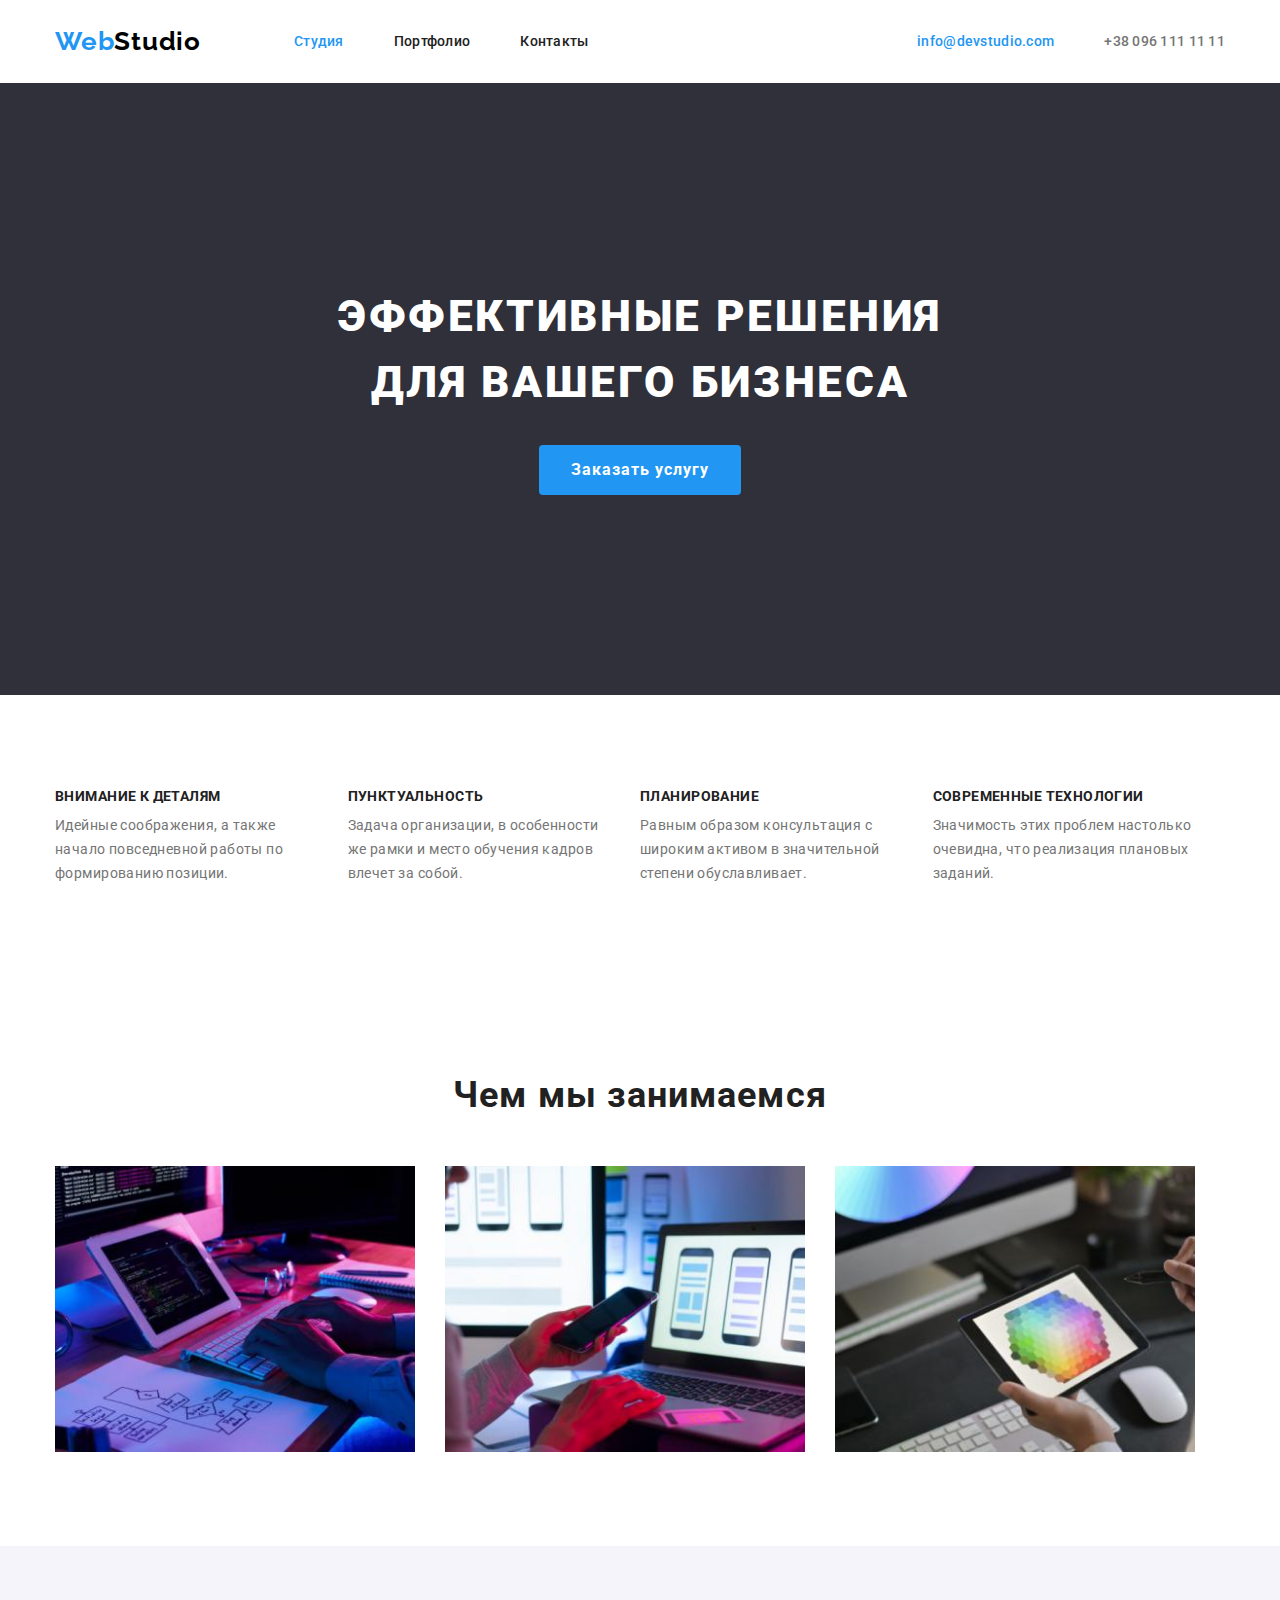
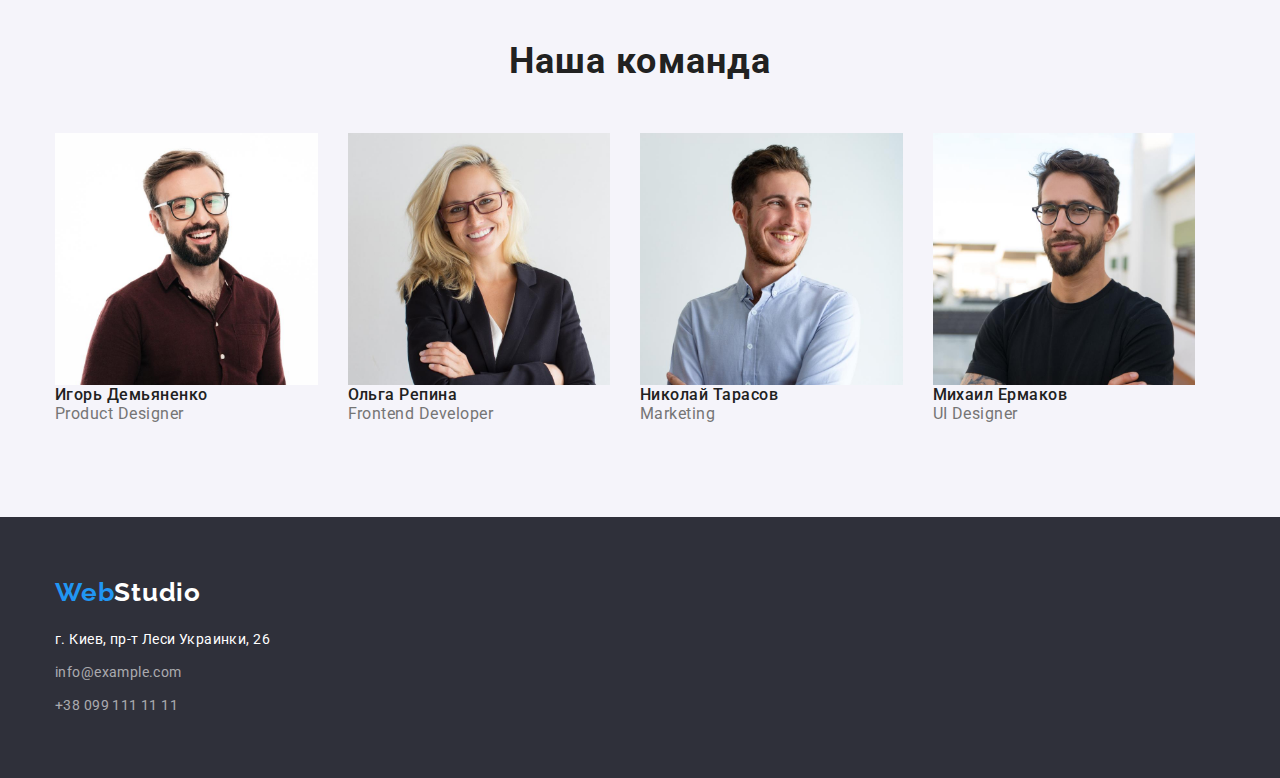
==== commit c900c7cd: "все окрім мейну" ====
--- a/index.html
+++ b/index.html
@@ -53,26 +53,26 @@
       <!--  ----------------------------------------------Герой закінчення-------------------------------  -->
       <section class="section">
         <div class="container">
-          <ul class="list">
-            <li>
+          <ul class="list main-list">
+            <li class="item item-about">
               <h3 class="third-title">Внимание к деталям</h3>
               <p class="text">
                 Идейные соображения, а также начало повседневной работы по формированию позиции.
               </p>
             </li>
-            <li>
+            <li class="item item-about">
               <h3 class="third-title">Пунктуальность</h3>
               <p class="text">
                 Задача организации, в особенности же рамки и место обучения кадров влечет за собой.
               </p>
             </li>
-            <li>
+            <li class="item item-about">
               <h3 class="third-title">Планирование</h3>
               <p class="text">
                 Равным образом консультация с широким активом в значительной степени обуславливает.
               </p>
             </li>
-            <li>
+            <li class="item item-about">
               <h3 class="third-title">Современные технологии</h3>
               <p class="text">
                 Значимость этих проблем настолько очевидна, что реализация плановых заданий.
@@ -84,12 +84,14 @@
       <section class="section">
         <div class="container">
           <h2 class="second-title">Чем мы занимаемся</h2>
-          <ul class="list">
-            <li><img src="./images/img0.1.jpg" alt="работа на пк" width="370" height="294" /></li>
-            <li>
+          <ul class="list main-list">
+            <li class="item">
+              <img src="./images/img0.1.jpg" alt="работа на пк" width="370" height="294" />
+            </li>
+            <li class="item">
               <img src="./images/img0.2.jpg" alt="работа на телефоне" width="370" height="294" />
             </li>
-            <li>
+            <li class="item">
               <img src="./images/img0.3.jpg" alt="работа на планшете" width="370" height="294" />
             </li>
           </ul>
@@ -98,23 +100,23 @@
       <section class="team-section section">
         <div class="container">
           <h2 class="second-title">Наша команда</h2>
-          <ul class="list">
-            <li>
+          <ul class="list main-list">
+            <li class="item">
               <img src="./images/img0.4.jpg" alt="дизайнер продукта" width="270" height="260" />
               <h3 class="name">Игорь Демьяненко</h3>
               <p lang="en">Product Designer</p>
             </li>
-            <li>
+            <li class="item">
               <img src="./images/img0.5.jpg" alt="фронтенд-разработчик" width="270" height="260" />
               <h3 class="name">Ольга Репина</h3>
               <p lang="en">Frontend Developer</p>
             </li>
-            <li>
+            <li class="item">
               <img src="./images/img0.6.jpg" alt="маркетолог" width="270" height="260" />
               <h3 class="name">Николай Тарасов</h3>
               <p lang="en">Marketing</p>
             </li>
-            <li>
+            <li class="item">
               <img
                 src="./images/img0.7.jpg"
                 alt="дизайнер пользовательского интерфейса"
--- a/css/styles.css
+++ b/css/styles.css
@@ -169,7 +169,6 @@
 
 .hero {
   text-align: center;
-
   padding: 200px 0px;
 
   background-color: #2f303a;
@@ -179,11 +178,14 @@
   font-weight: 900;
   font-size: 44px;
   line-height: 1.5;
-
+  text-transform: uppercase;
+  letter-spacing: 0.06em;
+
+  display: block;
   margin-bottom: 30px;
-
-  letter-spacing: 0.06em;
-  text-transform: uppercase;
+  margin-right: auto;
+  margin-left: auto;
+  width: 696px;
 
   color: var(--main-title-color);
 }
@@ -192,13 +194,15 @@
   font-family: inherit;
   font-weight: 700;
   font-size: 16px;
+  line-height: 1.87;
+  letter-spacing: 0.06em;
 
   border: transparent;
   border-radius: 4px;
   padding: 10px 32px;
-  line-height: 1.87;
+  margin-right: auto;
+  margin-left: auto;
   align-items: center;
-  letter-spacing: 0.06em;
 
   color: var(--main-button-color);
   background-color: var(--accent-color);
@@ -207,6 +211,23 @@
 .hero-btn:hover,
 .hero-btn:focus {
   background-color: #188ce8;
+}
+
+.main-list {
+  display: flex;
+}
+
+.item-about {
+  width: 270px;
+  margin-right: 30px;
+}
+
+.main-list .item {
+  margin-right: 30px;
+}
+
+.main-list .item:not(:last-child) {
+  margin-right: 30px;
 }
 
 .second-title {
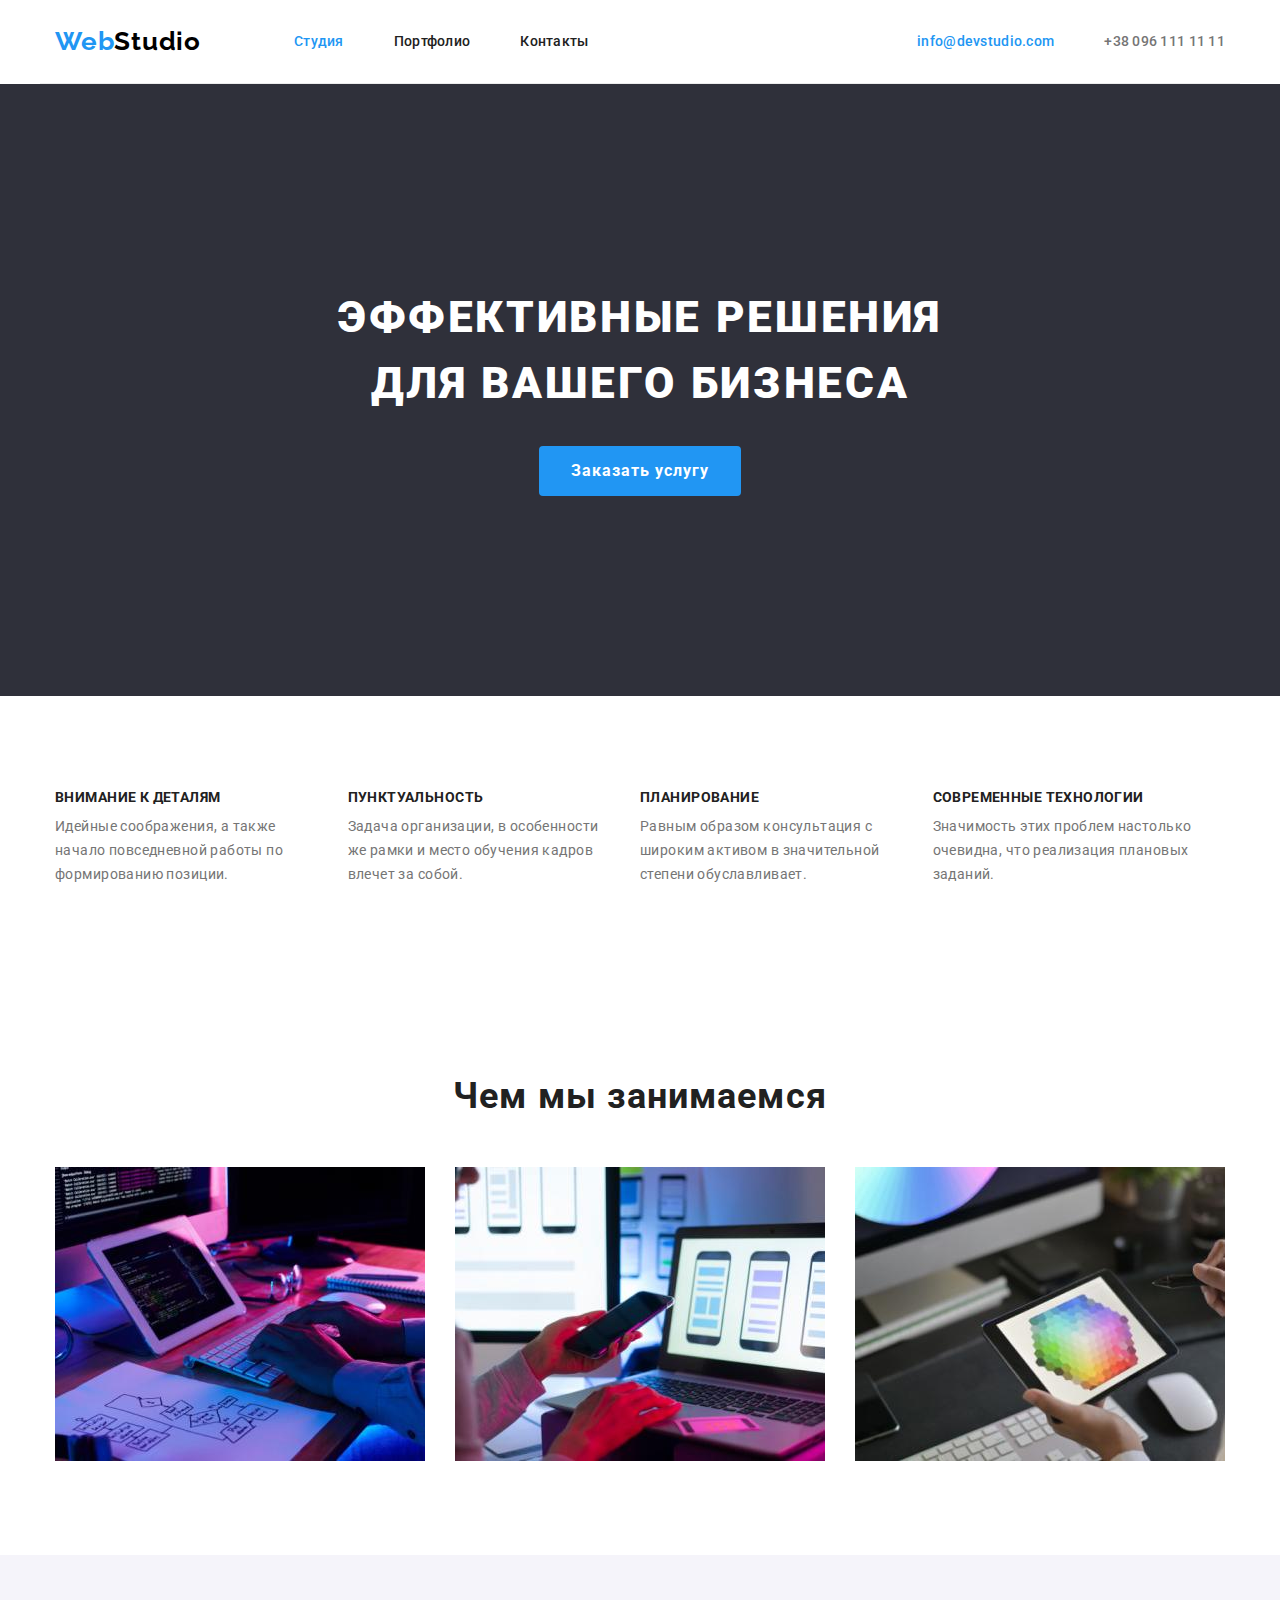
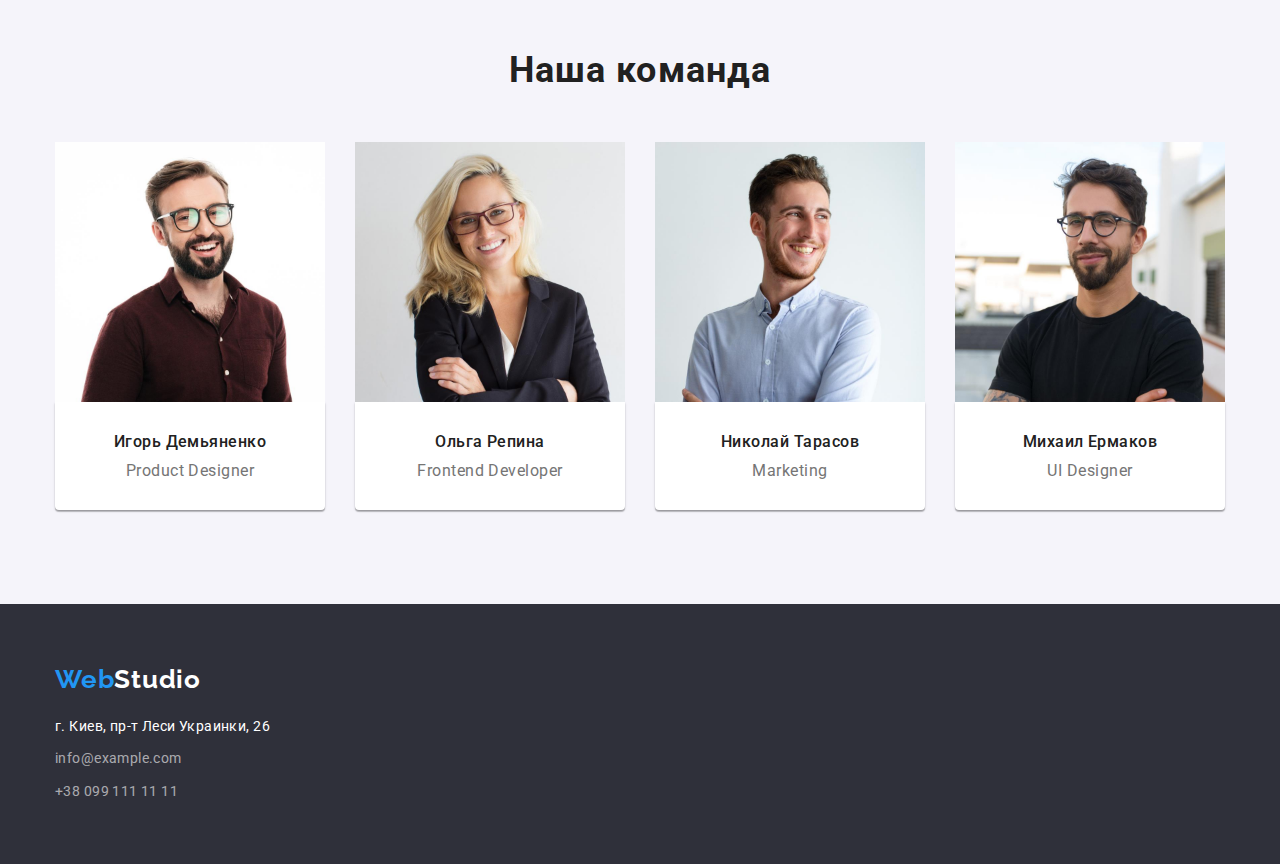
==== commit 2af79c27: "фул 3 домашка" ====
--- a/index.html
+++ b/index.html
@@ -103,18 +103,24 @@
           <ul class="list main-list">
             <li class="item">
               <img src="./images/img0.4.jpg" alt="дизайнер продукта" width="270" height="260" />
-              <h3 class="name">Игорь Демьяненко</h3>
-              <p lang="en">Product Designer</p>
+              <div class="card-content">
+                <h3 class="name">Игорь Демьяненко</h3>
+                <p lang="en">Product Designer</p>
+              </div>
             </li>
             <li class="item">
               <img src="./images/img0.5.jpg" alt="фронтенд-разработчик" width="270" height="260" />
-              <h3 class="name">Ольга Репина</h3>
-              <p lang="en">Frontend Developer</p>
+              <div class="card-content">
+                <h3 class="name">Ольга Репина</h3>
+                <p lang="en">Frontend Developer</p>
+              </div>
             </li>
             <li class="item">
               <img src="./images/img0.6.jpg" alt="маркетолог" width="270" height="260" />
-              <h3 class="name">Николай Тарасов</h3>
-              <p lang="en">Marketing</p>
+              <div class="card-content">
+                <h3 class="name">Николай Тарасов</h3>
+                <p lang="en">Marketing</p>
+              </div>
             </li>
             <li class="item">
               <img
@@ -123,8 +129,10 @@
                 width="270"
                 height="260"
               />
-              <h3 class="name">Михаил Ермаков</h3>
-              <p lang="en">UI Designer</p>
+              <div class="card-content">
+                <h3 class="name">Михаил Ермаков</h3>
+                <p lang="en">UI Designer</p>
+              </div>
             </li>
           </ul>
         </div>
--- a/css/styles.css
+++ b/css/styles.css
@@ -66,6 +66,8 @@
 .main-header {
   display: flex;
   align-items: center;
+
+  border-bottom: 1px solid #ececec;
 }
 
 .main-nav {
@@ -222,10 +224,6 @@
   margin-right: 30px;
 }
 
-.main-list .item {
-  margin-right: 30px;
-}
-
 .main-list .item:not(:last-child) {
   margin-right: 30px;
 }
@@ -266,20 +264,42 @@
   font-weight: 400;
   font-size: 16px;
   line-height: 1.19;
-
+  text-align: center;
   letter-spacing: 0.03em;
 
   color: var(--main-text-color);
   background-color: #f5f4fa;
+}
+
+.card-content {
+  padding-top: 30px;
+  padding-bottom: 30px;
+  box-shadow: 0px 1px 3px rgba(0, 0, 0, 0.12), 0px 1px 1px rgba(0, 0, 0, 0.14),
+    0px 2px 1px rgba(0, 0, 0, 0.2);
+  border-radius: 0px 0px 4px 4px;
+  background-color: #ffffff;
 }
 
 .list .name {
   font-weight: 500;
   font-size: 16px;
+
+  margin-bottom: 10px;
+
   color: var(--second-title-color);
 }
 
 /* -------------------------------------Портфоліо початок----------------------*/
+
+.filter-list {
+  display: flex;
+  justify-content: center;
+  margin-bottom: 50px;
+}
+
+.filter-btn:not(:last-child) {
+  margin-right: 8px;
+}
 
 .btn {
   font-family: inherit;
@@ -310,11 +330,66 @@
   color: var(--accent-color);
 }
 
+.gallery-list {
+  display: flex;
+  flex-wrap: wrap;
+}
+
+.gallery-list .item {
+  flex-basis: calc((100 - 60px) / 3);
+  /* або просто width=370px */
+  margin-right: 30px;
+  margin-bottom: 30px;
+}
+
+.gallery-list .item:nth-child(3n) {
+  margin-right: 0;
+}
+
+/* або
+.gallery-list .item:not(:nth-child(3n)) {
+  margin-right: 0;
+}
+*/
+
+.gallery-list .item:nth-last-child(-n + 3) {
+  margin-bottom: 0;
+}
+
+/* або
+.gallery-list .item:not(:nth-last-child(-n + 3)) {
+  margin-bottom: 0;
+}
+*/
+
+/*
+або 
+.gallery-list .item {
+  width: 370px;
+  margin: 15px;
+}
+
+.gallery-list {
+  display: flex;
+  flex-wrap: wrap;
+  margin: -15px;
+}
+*/
+
+.card-text {
+  padding: 20px 24px;
+
+  border: 1px solid #eeeeee;
+}
+
 .about-title {
   font-weight: 700;
   font-size: 18px;
   line-height: 2;
   letter-spacing: 0.06em;
+
+  margin-bottom: 4px;
+
   color: var(--second-title-color);
 }
 
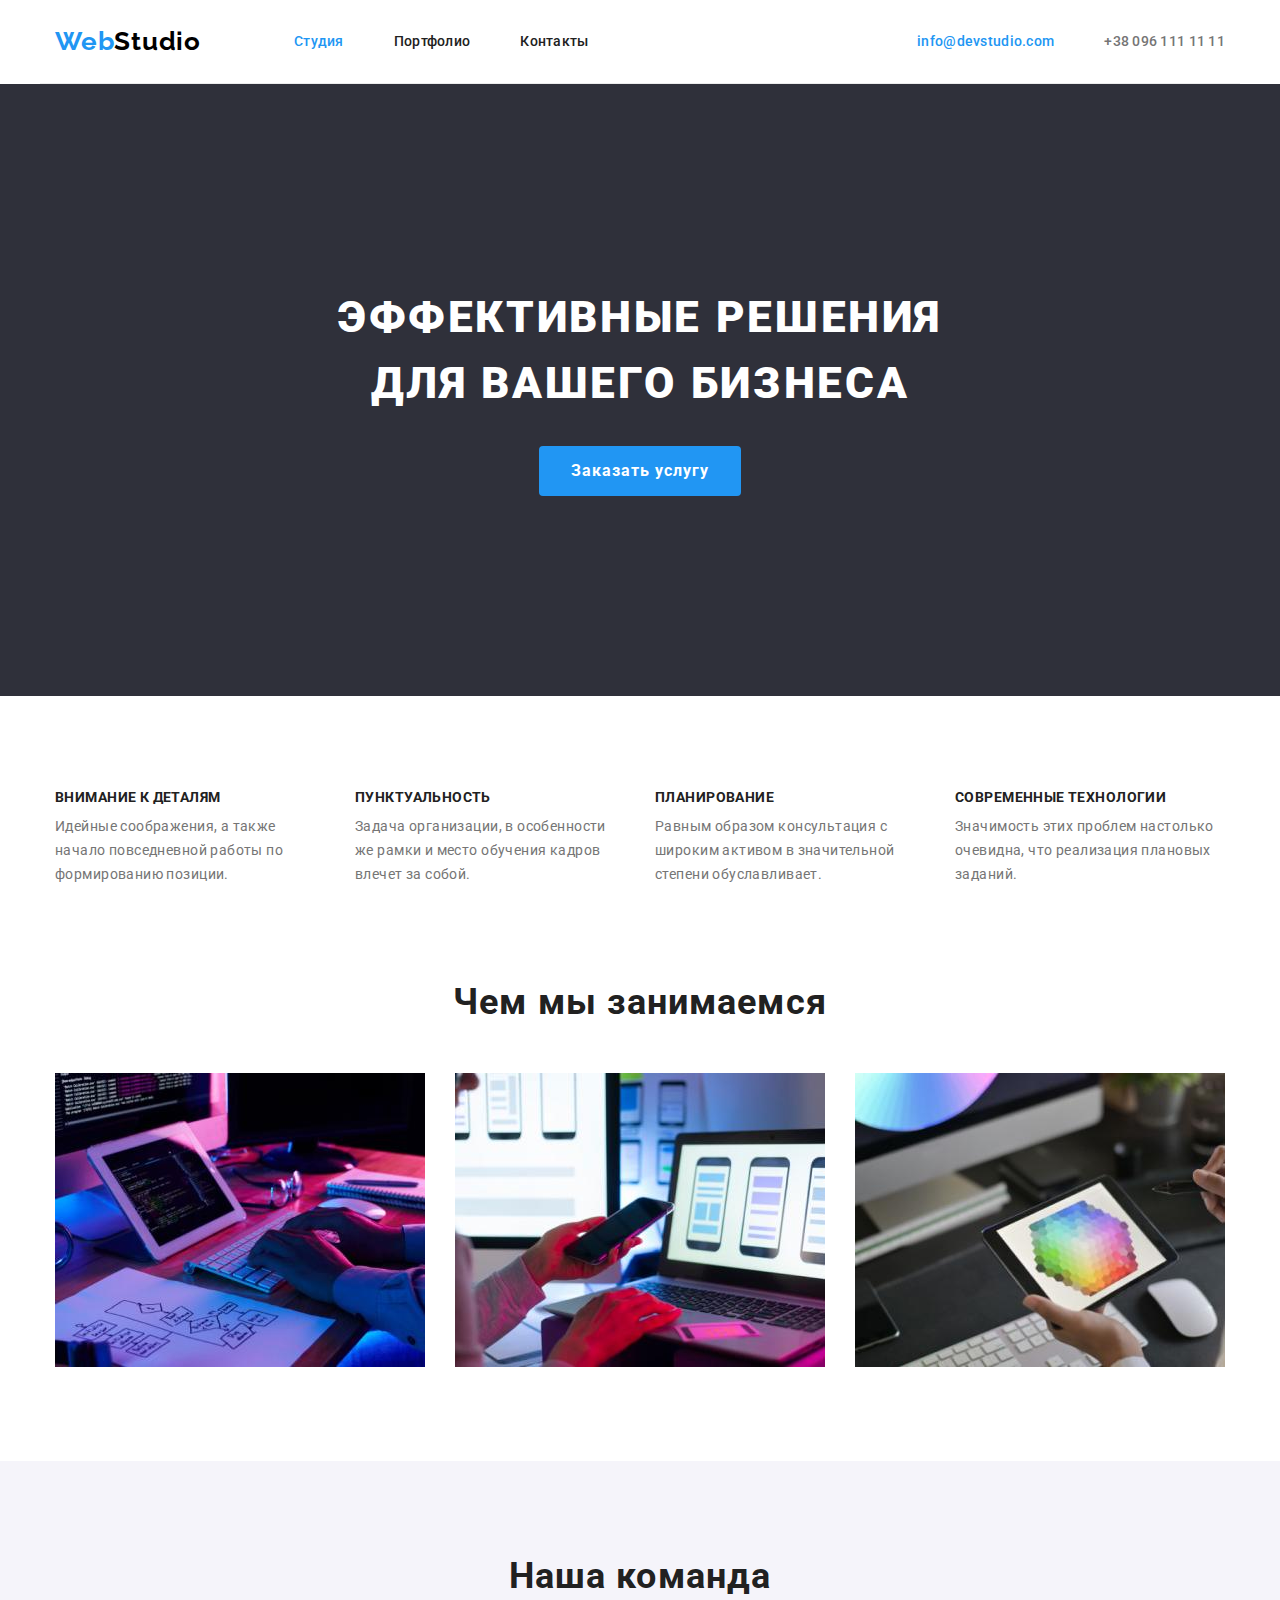
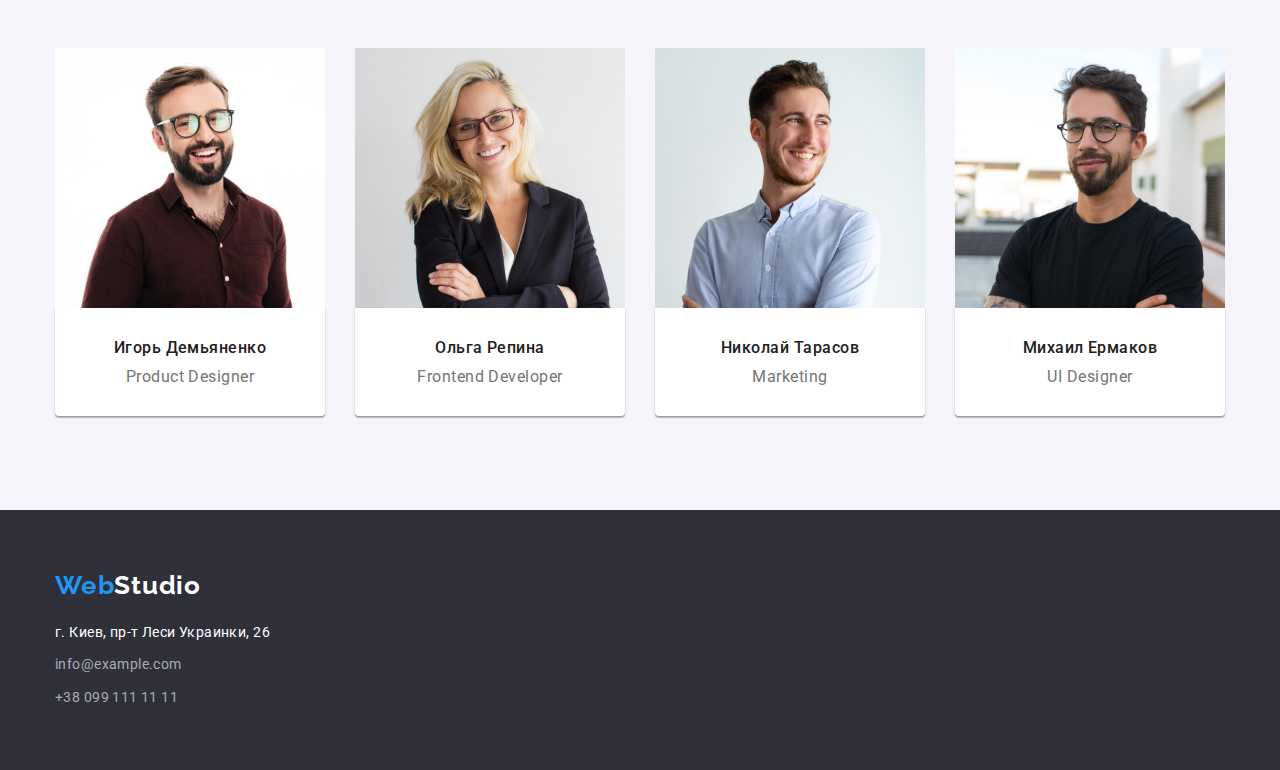
==== commit 690e5259: "фул 3 домашка, поправки" ====
--- a/index.html
+++ b/index.html
@@ -51,7 +51,7 @@
         </div>
       </section>
       <!--  ----------------------------------------------Герой закінчення-------------------------------  -->
-      <section class="section">
+      <section class="main-section">
         <div class="container">
           <ul class="list main-list">
             <li class="item item-about">
--- a/css/styles.css
+++ b/css/styles.css
@@ -215,13 +215,16 @@
   background-color: #188ce8;
 }
 
+.main-section {
+  padding-top: 94px;
+}
+
 .main-list {
   display: flex;
 }
 
 .item-about {
   width: 270px;
-  margin-right: 30px;
 }
 
 .main-list .item:not(:last-child) {
@@ -336,7 +339,7 @@
 }
 
 .gallery-list .item {
-  flex-basis: calc((100 - 60px) / 3);
+  flex-basis: calc((100% - 60px) / 3);
   /* або просто width=370px */
   margin-right: 30px;
   margin-bottom: 30px;
@@ -380,6 +383,7 @@
   padding: 20px 24px;
 
   border: 1px solid #eeeeee;
+  border-top: none;
 }
 
 .about-title {
